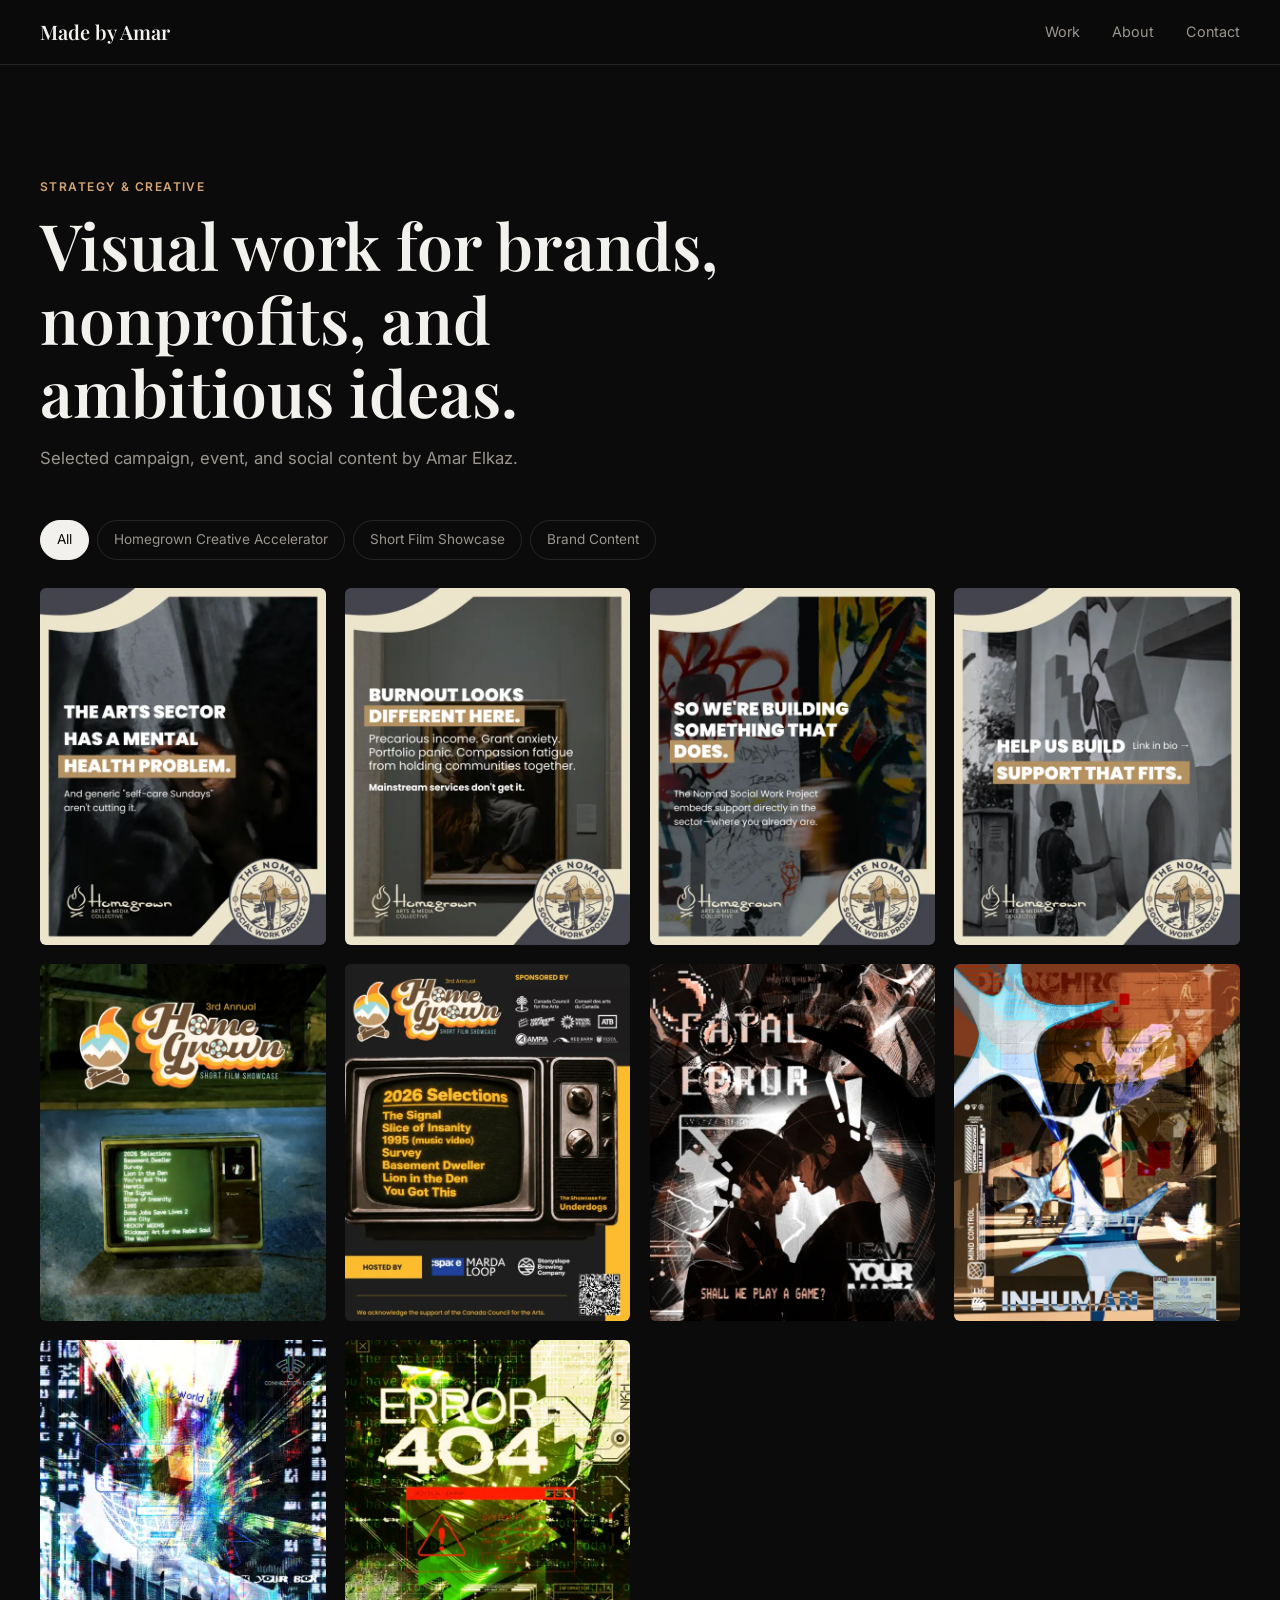
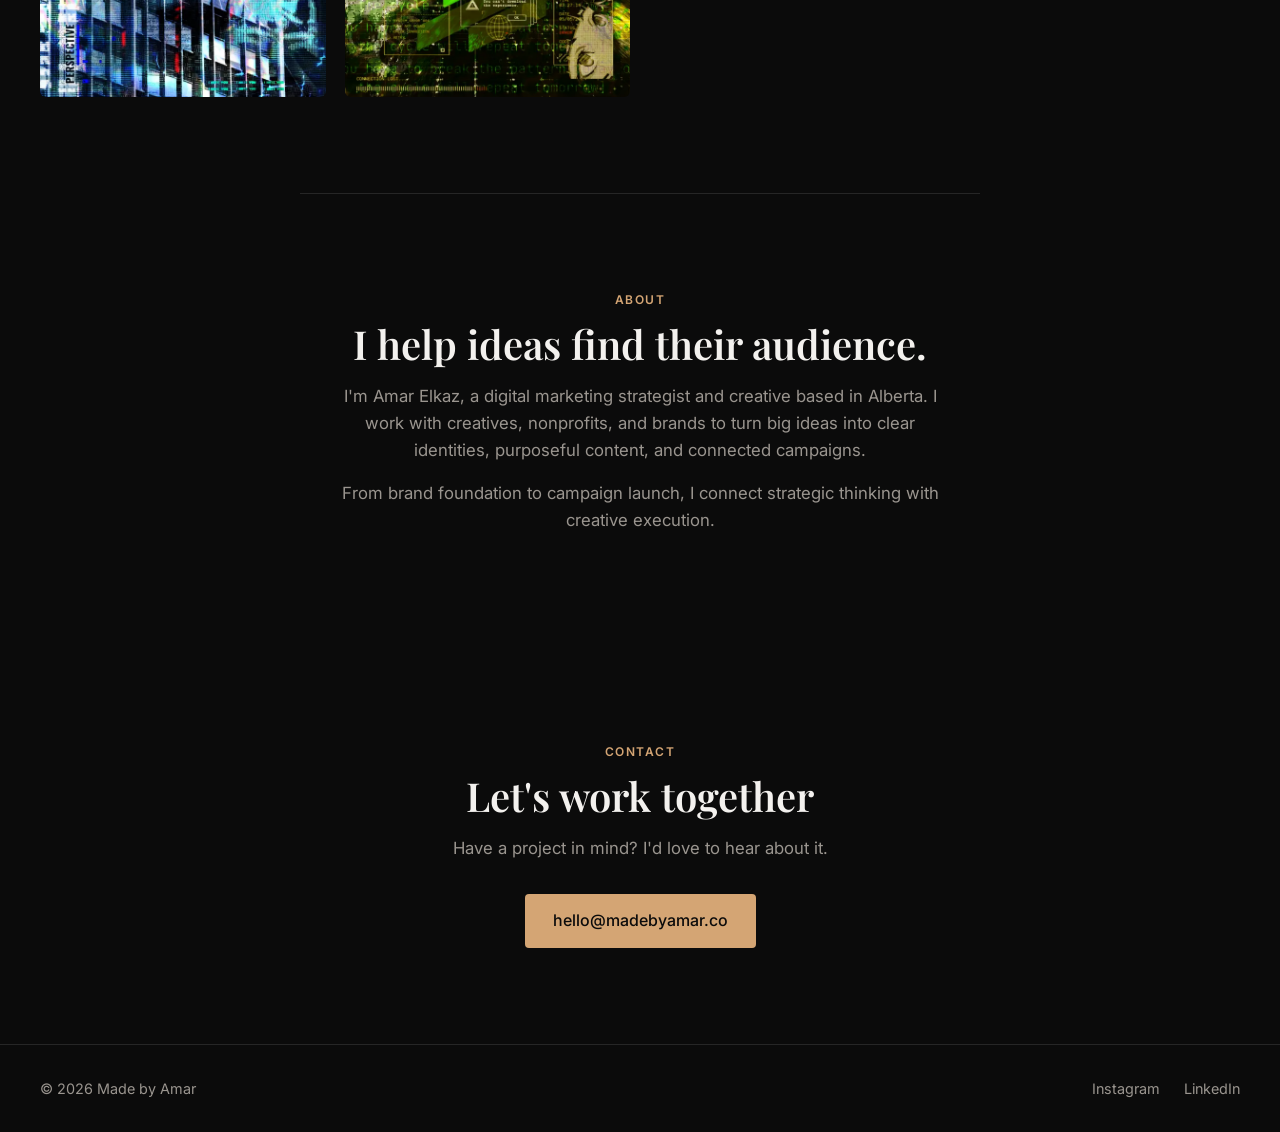
==== index.html @ 81c3a17a "Rebuild as a simple gallery portfolio - 4:5 image grid that shows full posts uncropped, with project" ====
<!DOCTYPE html>
<html lang="en">
<head>
  <!-- Google tag (gtag.js) -->
  <script async src="https://www.googletagmanager.com/gtag/js?id=G-0TSCBR8PMH"></script>
  <script>
    window.dataLayer = window.dataLayer || [];
    function gtag(){dataLayer.push(arguments);}
    gtag('js', new Date());
    gtag('config', 'G-0TSCBR8PMH');
  </script>
  <meta charset="UTF-8">
  <meta name="viewport" content="width=device-width, initial-scale=1.0">
  <title>Made by Amar — Creative Portfolio</title>
  <meta name="description" content="Portfolio of Amar Elkaz — digital marketing strategist and creative.">
  <meta property="og:title" content="Made by Amar — Creative Portfolio">
  <meta property="og:description" content="Digital marketing and creative work for brands, nonprofits, and ambitious ideas.">
  <meta property="og:image" content="https://madebyamar.co/images/showcase-01.webp">
  <link rel="preconnect" href="https://fonts.googleapis.com">
  <link rel="preconnect" href="https://fonts.gstatic.com" crossorigin>
  <link href="https://fonts.googleapis.com/css2?family=Inter:wght@400;500;600&family=Playfair+Display:wght@600;700&display=swap" rel="stylesheet">
  <link rel="stylesheet" href="styles.css">
</head>
<body>
  <header class="site-header">
    <nav class="nav">
      <a href="#top" class="logo">Made by Amar</a>
      <ul class="nav-links">
        <li><a href="#work">Work</a></li>
        <li><a href="#about">About</a></li>
        <li><a href="#contact">Contact</a></li>
      </ul>
    </nav>
  </header>

  <main id="top">
    <section class="intro">
      <span class="section-label">Strategy &amp; Creative</span>
      <h1>Visual work for brands, nonprofits, and ambitious ideas.</h1>
      <p>Selected campaign, event, and social content by Amar Elkaz.</p>
    </section>

    <section class="gallery" id="work" aria-label="Selected work">
      <div class="filters" role="group" aria-label="Filter projects">
        <button class="filter is-active" data-filter="all" aria-pressed="true">All</button>
        <button class="filter" data-filter="homegrown" aria-pressed="false">Homegrown Creative Accelerator</button>
        <button class="filter" data-filter="showcase" aria-pressed="false">Short Film Showcase</button>
        <button class="filter" data-filter="brand" aria-pressed="false">Brand Content</button>
      </div>

      <ul class="gallery-grid">
        <li class="tile" data-project="homegrown">
          <button class="tile-btn" data-full="images/homegrown-01.webp" data-caption="Homegrown Creative Accelerator — Social campaign visuals for emerging storytellers.">
            <img src="images/homegrown-01-thumb.webp" width="600" height="750" loading="lazy" alt="Homegrown campaign post: The arts sector has a mental health problem.">
            <span class="tile-meta"><span class="tile-tag">Campaign</span>Homegrown Creative Accelerator</span>
          </button>
        </li>
        <li class="tile" data-project="homegrown">
          <button class="tile-btn" data-full="images/homegrown-02.webp" data-caption="Homegrown Creative Accelerator — Social campaign visuals for emerging storytellers.">
            <img src="images/homegrown-02-thumb.webp" width="600" height="750" loading="lazy" alt="Homegrown campaign post: Burnout looks different here.">
            <span class="tile-meta"><span class="tile-tag">Campaign</span>Homegrown Creative Accelerator</span>
          </button>
        </li>
        <li class="tile" data-project="homegrown">
          <button class="tile-btn" data-full="images/homegrown-03.webp" data-caption="Homegrown Creative Accelerator — Social campaign visuals for emerging storytellers.">
            <img src="images/homegrown-03-thumb.webp" width="600" height="750" loading="lazy" alt="Homegrown campaign post: So we're building something that does.">
            <span class="tile-meta"><span class="tile-tag">Campaign</span>Homegrown Creative Accelerator</span>
          </button>
        </li>
        <li class="tile" data-project="homegrown">
          <button class="tile-btn" data-full="images/homegrown-04.webp" data-caption="Homegrown Creative Accelerator — Social campaign visuals for emerging storytellers.">
            <img src="images/homegrown-04-thumb.webp" width="600" height="750" loading="lazy" alt="Homegrown campaign post: Help us build support that fits.">
            <span class="tile-meta"><span class="tile-tag">Campaign</span>Homegrown Creative Accelerator</span>
          </button>
        </li>
        <li class="tile" data-project="showcase">
          <button class="tile-btn" data-full="images/showcase-01.webp" data-caption="Short Film Showcase 2026 — Promotional materials for the annual showcase.">
            <img src="images/showcase-01-thumb.webp" width="600" height="776" loading="lazy" alt="3rd Annual Homegrown Short Film Showcase poster with a vintage TV listing 2026 selections">
            <span class="tile-meta"><span class="tile-tag">Event</span>Short Film Showcase 2026</span>
          </button>
        </li>
        <li class="tile" data-project="showcase">
          <button class="tile-btn" data-full="images/showcase-02.webp" data-caption="Short Film Showcase 2026 — Promotional materials for the annual showcase.">
            <img src="images/showcase-02-thumb.webp" width="600" height="777" loading="lazy" alt="Short Film Showcase 2026 selections poster with sponsors and hosts">
            <span class="tile-meta"><span class="tile-tag">Event</span>Short Film Showcase 2026</span>
          </button>
        </li>
        <li class="tile" data-project="brand">
          <button class="tile-btn" data-full="images/brand-01.webp" data-caption="Brand Content — Carousel and feed content for brand storytelling.">
            <img src="images/brand-01-thumb.webp" width="600" height="750" loading="lazy" alt="Fatal Error poster: two figures in a glitched, monochrome sci-fi scene">
            <span class="tile-meta"><span class="tile-tag">Social</span>Brand Content</span>
          </button>
        </li>
        <li class="tile" data-project="brand">
          <button class="tile-btn" data-full="images/brand-02.webp" data-caption="Brand Content — Carousel and feed content for brand storytelling.">
            <img src="images/brand-02-thumb.webp" width="600" height="750" loading="lazy" alt="Inhuman poster: collage of glitch shapes and stars">
            <span class="tile-meta"><span class="tile-tag">Social</span>Brand Content</span>
          </button>
        </li>
        <li class="tile" data-project="brand">
          <button class="tile-btn" data-full="images/brand-03.webp" data-caption="Brand Content — Carousel and feed content for brand storytelling.">
            <img src="images/brand-03-thumb.webp" width="600" height="750" loading="lazy" alt="Perspective poster: glitch-art cityscape">
            <span class="tile-meta"><span class="tile-tag">Social</span>Brand Content</span>
          </button>
        </li>
        <li class="tile" data-project="brand">
          <button class="tile-btn" data-full="images/brand-04.webp" data-caption="Brand Content — Carousel and feed content for brand storytelling.">
            <img src="images/brand-04-thumb.webp" width="600" height="750" loading="lazy" alt="Error 404 poster: green glitch-art collage">
            <span class="tile-meta"><span class="tile-tag">Social</span>Brand Content</span>
          </button>
        </li>
      </ul>
    </section>

    <section class="about" id="about">
      <span class="section-label">About</span>
      <h2>I help ideas find their audience.</h2>
      <p>I'm Amar Elkaz, a digital marketing strategist and creative based in Alberta. I work with creatives, nonprofits, and brands to turn big ideas into clear identities, purposeful content, and connected campaigns.</p>
      <p>From brand foundation to campaign launch, I connect strategic thinking with creative execution.</p>
    </section>

    <section class="contact" id="contact">
      <span class="section-label">Contact</span>
      <h2>Let's work together</h2>
      <p>Have a project in mind? I'd love to hear about it.</p>
      <a href="mailto:hello@madebyamar.co" class="btn">hello@madebyamar.co</a>
    </section>
  </main>

  <footer class="site-footer">
    <p>© 2026 Made by Amar</p>
    <div class="footer-links">
      <a href="https://www.instagram.com/madebyamar.co/" target="_blank" rel="noopener">Instagram</a>
      <a href="https://www.linkedin.com/in/amar-elkaz" target="_blank" rel="noopener">LinkedIn</a>
    </div>
  </footer>

  <dialog class="lightbox" aria-label="Image viewer">
    <button class="lb-close" aria-label="Close">×</button>
    <button class="lb-nav lb-prev" aria-label="Previous image">‹</button>
    <figure>
      <img alt="">
      <figcaption></figcaption>
    </figure>
    <button class="lb-nav lb-next" aria-label="Next image">›</button>
  </dialog>

  <script src="script.js"></script>
</body>
</html>
---- styles.css ----
*, *::before, *::after { box-sizing: border-box; margin: 0; padding: 0; }

:root {
  --bg: #0b0b0b;
  --surface: #141414;
  --text: #f3f1ee;
  --muted: #9a958f;
  --accent: #d4a574;
  --border: #262626;
  --serif: 'Playfair Display', Georgia, serif;
  --sans: 'Inter', -apple-system, BlinkMacSystemFont, sans-serif;
  --max: 1320px;
  --gutter: clamp(1rem, 4vw, 2.5rem);
}

html { scroll-behavior: smooth; scroll-padding-top: 4.5rem; }
body {
  font-family: var(--sans);
  background: var(--bg);
  color: var(--text);
  line-height: 1.6;
  -webkit-font-smoothing: antialiased;
}
img { display: block; max-width: 100%; height: auto; }
a { color: inherit; text-decoration: none; }
button { font: inherit; color: inherit; background: none; border: 0; cursor: pointer; }
:focus-visible { outline: 2px solid var(--accent); outline-offset: 3px; }

/* Header */
.site-header {
  position: sticky; top: 0; z-index: 10;
  background: rgba(11, 11, 11, 0.85);
  backdrop-filter: blur(10px);
  border-bottom: 1px solid var(--border);
}
.nav {
  max-width: var(--max); margin: 0 auto;
  padding: 1rem var(--gutter);
  display: flex; justify-content: space-between; align-items: center;
}
.logo { font-family: var(--serif); font-size: 1.25rem; font-weight: 600; }
.nav-links { display: flex; gap: clamp(1rem, 3vw, 2rem); list-style: none; }
.nav-links a { font-size: 0.9rem; color: var(--muted); transition: color .2s; }
.nav-links a:hover { color: var(--text); }

/* Shared */
.section-label {
  display: block; margin-bottom: .75rem;
  font-size: .75rem; font-weight: 600; letter-spacing: .12em;
  text-transform: uppercase; color: var(--accent);
}
h1, h2 { font-family: var(--serif); font-weight: 600; line-height: 1.15; }
h2 { font-size: clamp(1.75rem, 4vw, 2.5rem); margin-bottom: 1rem; }

/* Intro */
.intro {
  max-width: var(--max); margin: 0 auto;
  padding: clamp(3.5rem, 9vw, 7rem) var(--gutter) clamp(2rem, 5vw, 3rem);
}
.intro h1 { font-size: clamp(2.1rem, 5.5vw, 4rem); max-width: 18ch; margin-bottom: 1rem; }
.intro p { color: var(--muted); font-size: 1.05rem; }

/* Filters */
.gallery { max-width: var(--max); margin: 0 auto; padding: 0 var(--gutter) clamp(4rem, 8vw, 6rem); }
.filters { display: flex; flex-wrap: wrap; gap: .5rem; margin-bottom: 1.75rem; }
.filter {
  padding: .5rem 1rem; border: 1px solid var(--border); border-radius: 999px;
  font-size: .85rem; color: var(--muted); transition: all .2s;
}
.filter:hover { color: var(--text); border-color: var(--muted); }
.filter.is-active { background: var(--text); color: var(--bg); border-color: var(--text); }

/* Grid */
.gallery-grid {
  list-style: none;
  display: grid;
  grid-template-columns: repeat(auto-fill, minmax(min(100%, 260px), 1fr));
  gap: clamp(.75rem, 1.5vw, 1.25rem);
}
.tile[hidden] { display: none; }
.tile-btn {
  position: relative; display: block; width: 100%;
  aspect-ratio: 4 / 5; overflow: hidden;
  background: var(--surface); border-radius: 6px;
}
.tile-btn img {
  width: 100%; height: 100%; object-fit: cover;
  transition: transform .5s ease, filter .3s;
}
.tile-meta {
  position: absolute; inset: auto 0 0 0;
  padding: 2.5rem 1rem 1rem;
  display: flex; flex-direction: column; align-items: flex-start; gap: .15rem;
  text-align: left; font-size: .95rem; font-weight: 500;
  background: linear-gradient(transparent, rgba(0,0,0,.85));
  opacity: 0; transform: translateY(6px);
  transition: opacity .3s, transform .3s;
}
.tile-tag { font-size: .7rem; font-weight: 600; letter-spacing: .1em; text-transform: uppercase; color: var(--accent); }
.tile-btn:hover img, .tile-btn:focus-visible img { transform: scale(1.04); }
.tile-btn:hover .tile-meta, .tile-btn:focus-visible .tile-meta { opacity: 1; transform: none; }
@media (hover: none) { .tile-meta { opacity: 1; transform: none; } }

/* About / Contact */
.about, .contact {
  max-width: 680px; margin: 0 auto; text-align: center;
  padding: clamp(4rem, 8vw, 6rem) var(--gutter);
}
.about { border-top: 1px solid var(--border); }
.about p, .contact p { color: var(--muted); margin-bottom: 1rem; font-size: 1.05rem; }
.btn {
  display: inline-block; margin-top: 1rem; padding: .9rem 1.75rem;
  background: var(--accent); color: var(--bg); border-radius: 4px; font-weight: 500;
  transition: background .2s;
}
.btn:hover { background: #c49360; }

/* Footer */
.site-footer {
  max-width: var(--max); margin: 0 auto;
  padding: 2rem var(--gutter);
  border-top: 1px solid var(--border);
  display: flex; justify-content: space-between; flex-wrap: wrap; gap: 1rem;
  font-size: .9rem; color: var(--muted);
}
.footer-links { display: flex; gap: 1.5rem; }
.footer-links a:hover { color: var(--text); }

/* Lightbox */
.lightbox {
  width: 100vw; height: 100vh; max-width: none; max-height: none;
  border: 0; background: rgba(5,5,5,.95); color: var(--text);
  display: none; align-items: center; justify-content: center;
}
.lightbox[open] { display: flex; }
.lightbox::backdrop { background: transparent; }
.lightbox figure { display: flex; flex-direction: column; align-items: center; gap: .75rem; padding: 3.5rem 1rem 1.5rem; }
.lightbox img { max-height: calc(100vh - 8rem); max-width: min(90vw, 1080px); width: auto; object-fit: contain; border-radius: 4px; }
.lightbox figcaption { color: var(--muted); font-size: .9rem; text-align: center; }
.lb-close { position: absolute; top: .75rem; right: 1rem; font-size: 2rem; line-height: 1; padding: .25rem .5rem; }
.lb-nav {
  position: absolute; top: 50%; transform: translateY(-50%);
  font-size: 2.5rem; padding: 1rem; color: var(--muted); transition: color .2s;
}
.lb-nav:hover, .lb-close:hover { color: var(--text); }
.lb-prev { left: .25rem; }
.lb-next { right: .25rem; }

@media (prefers-reduced-motion: reduce) {
  *, *::before, *::after { transition-duration: .01ms !important; }
  html { scroll-behavior: auto; }
}

@media (max-width: 600px) {
  .gallery-grid { grid-template-columns: repeat(2, 1fr); }
  .tile-meta { display: none; }
}
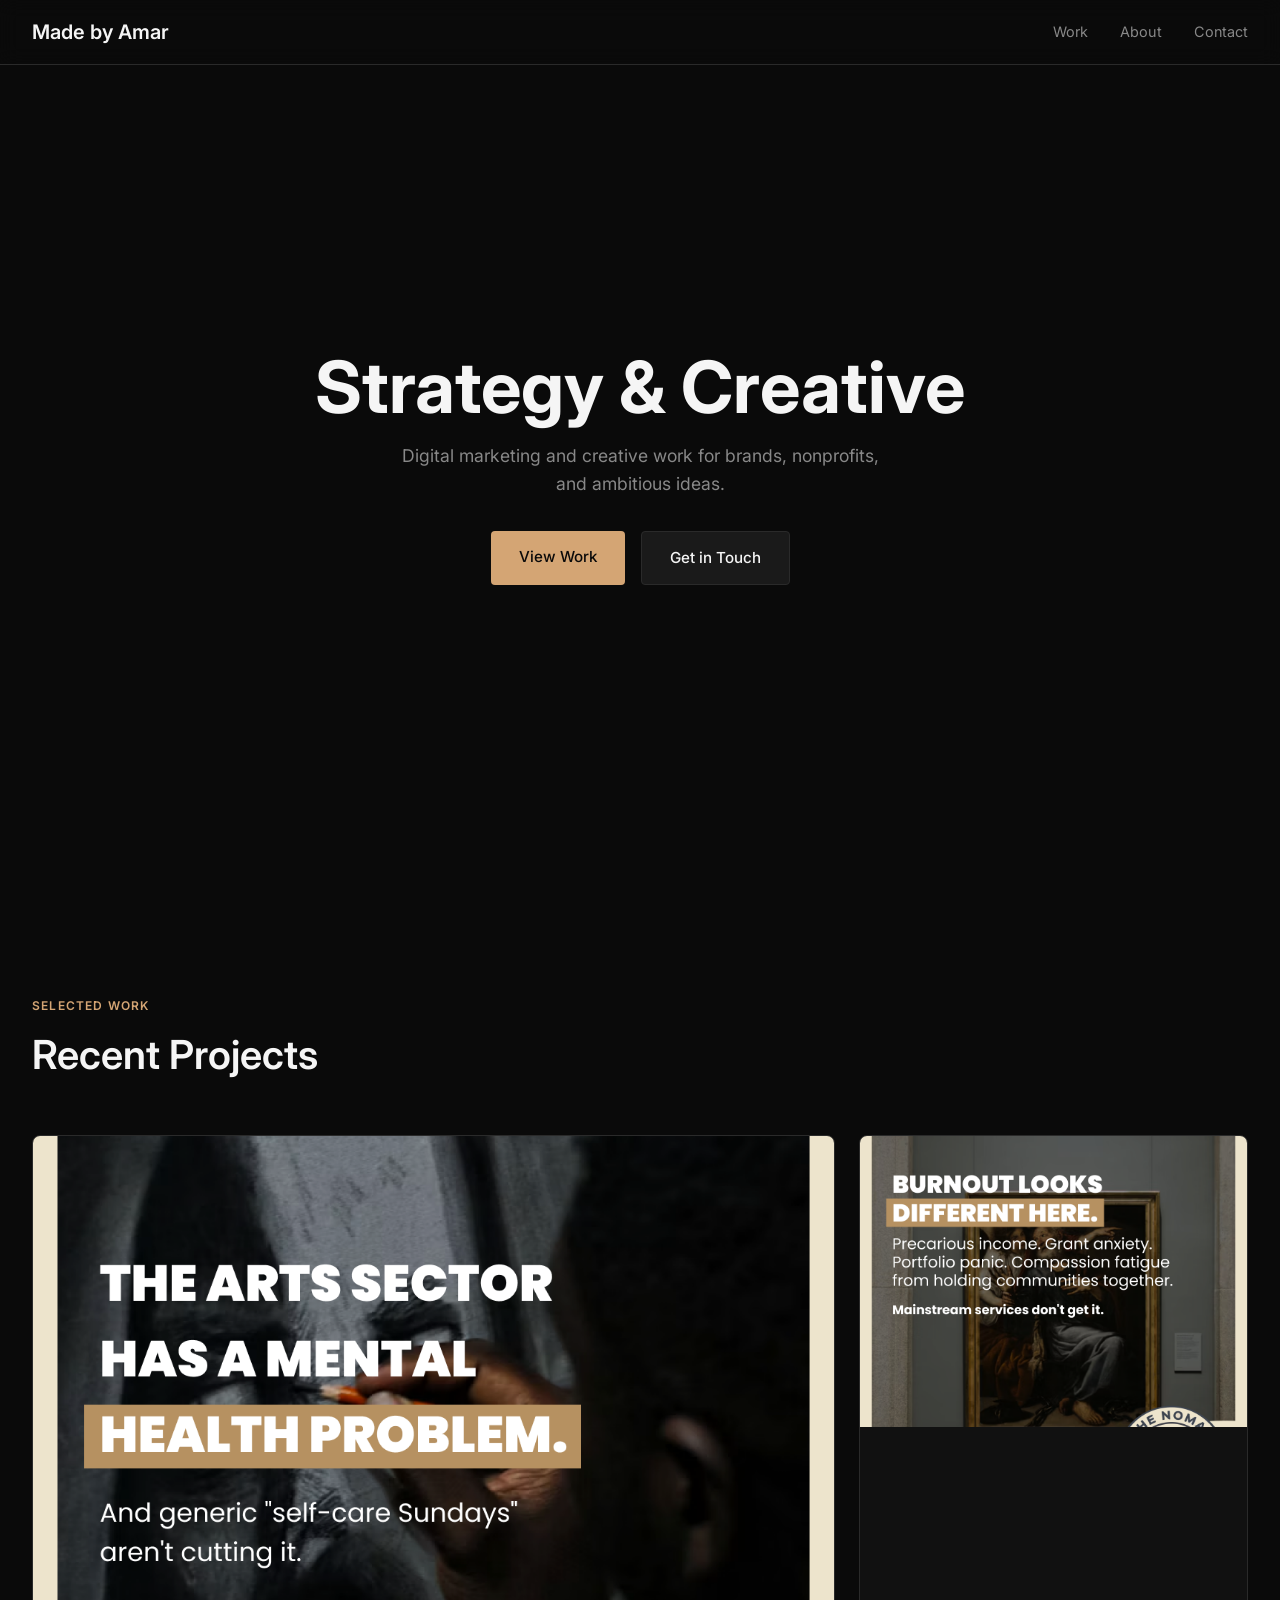
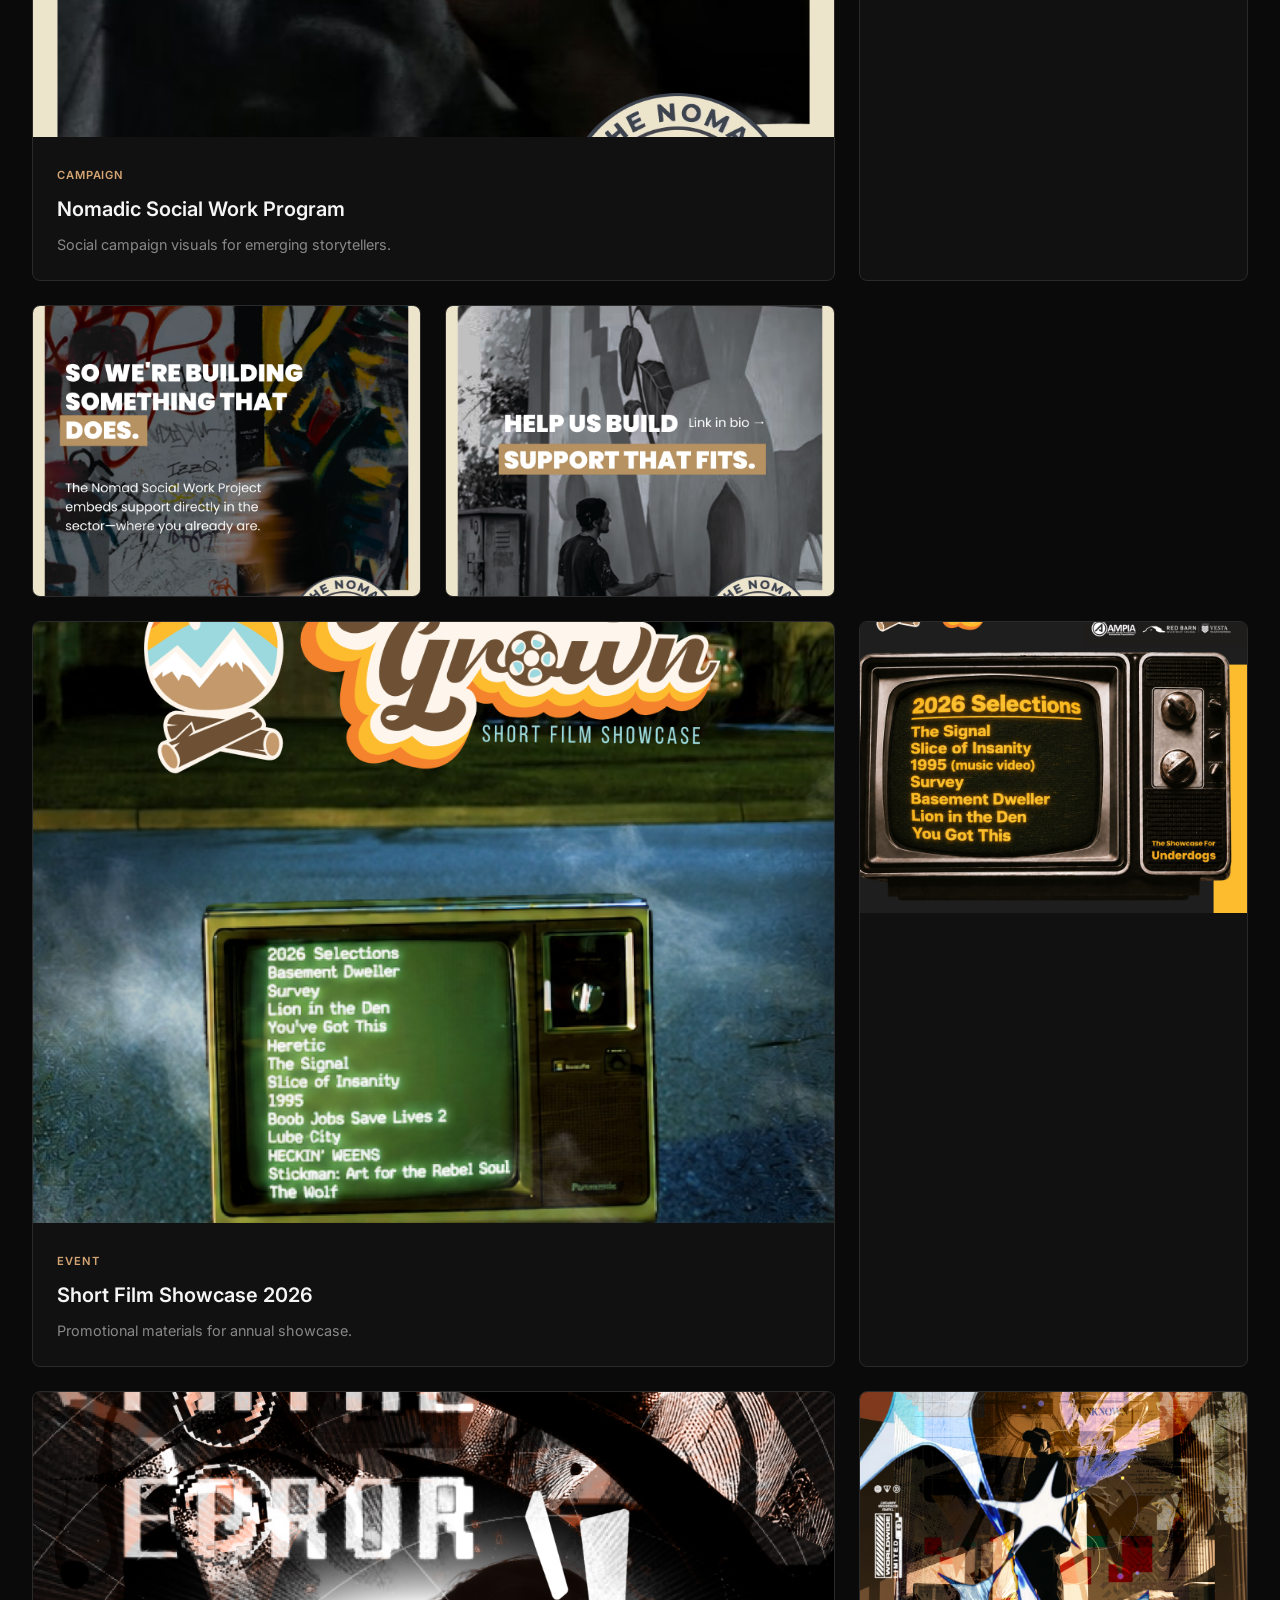
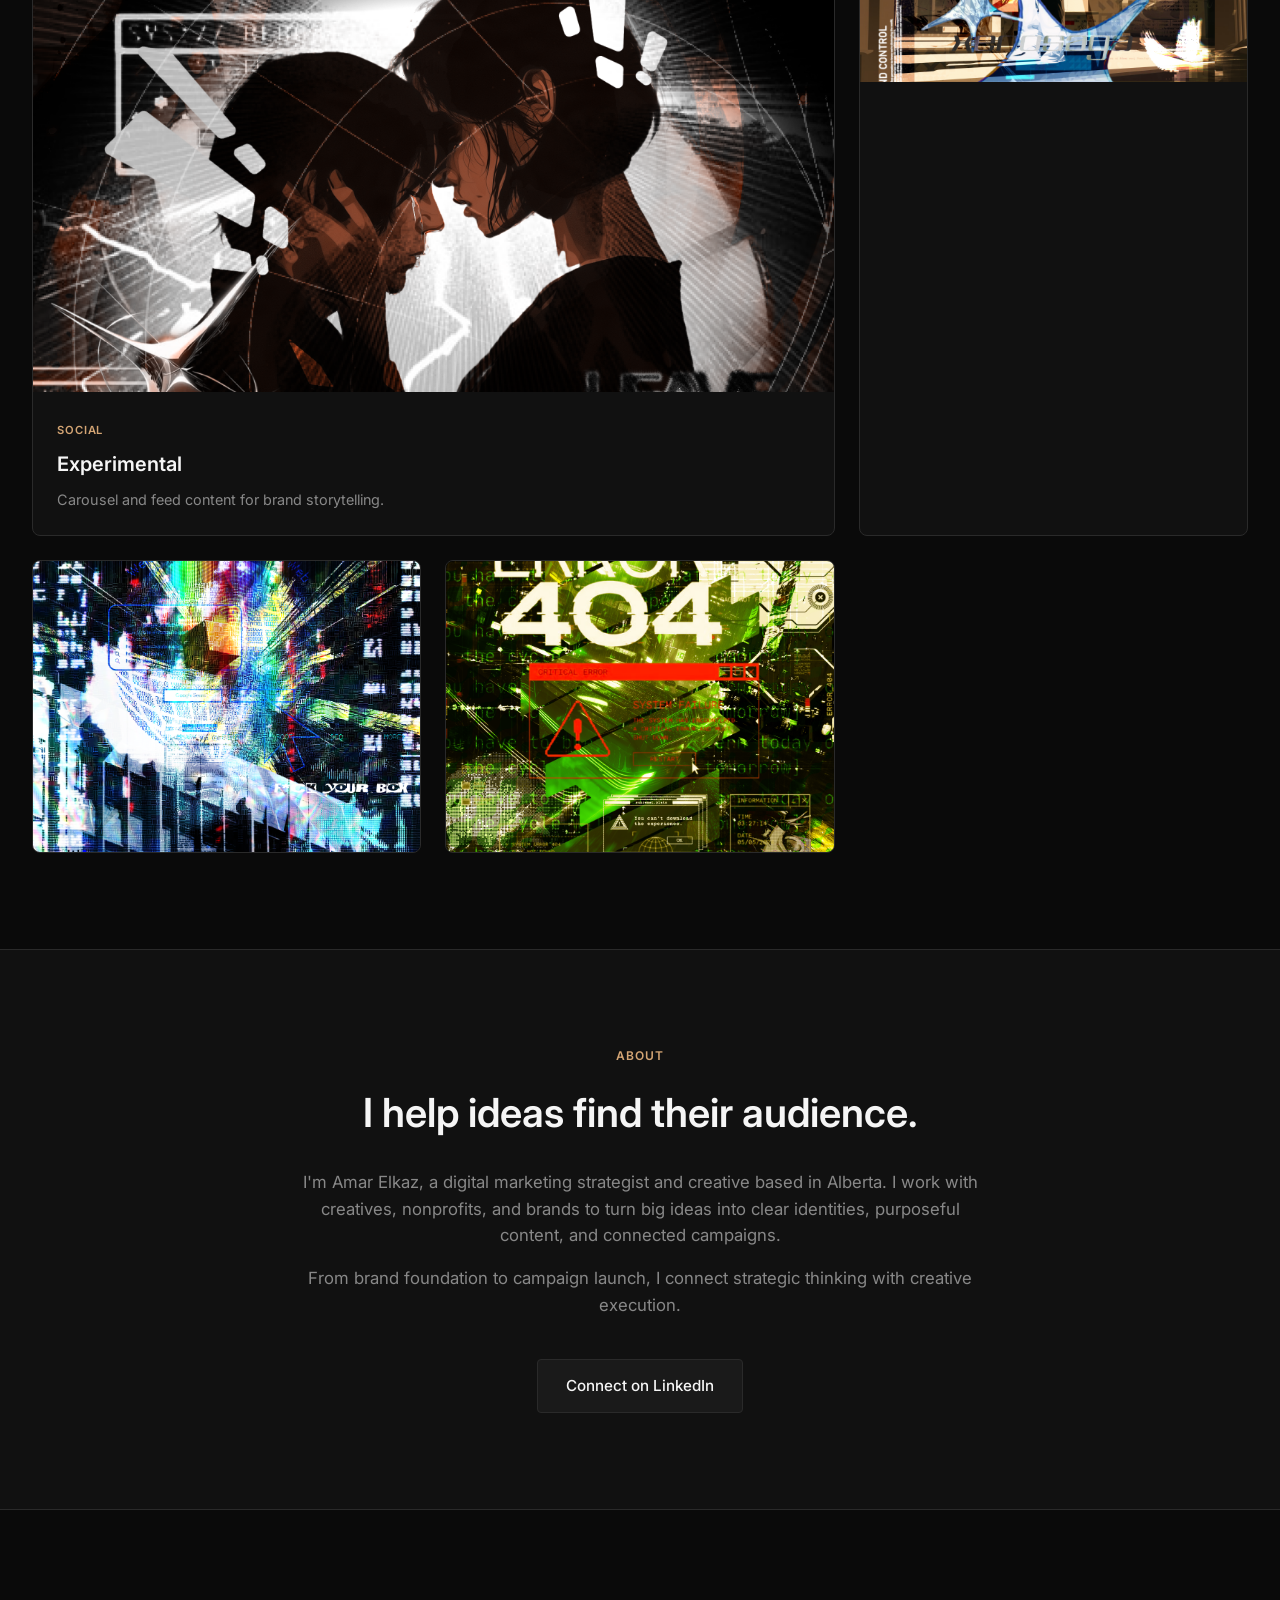
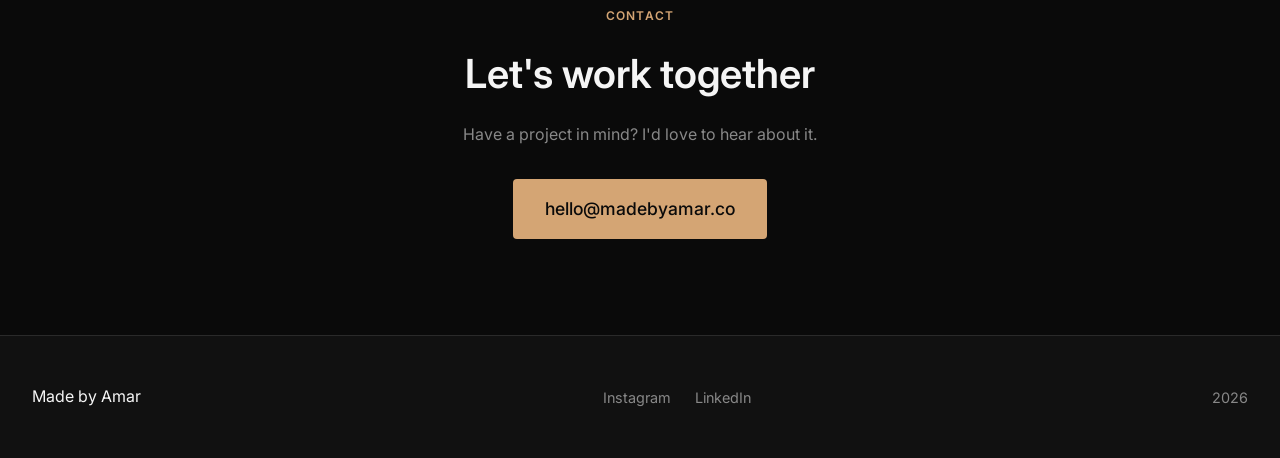
==== commit 5d699512: "Rename projects, switch headings to Inter Co-Authored-By: Claude Sonnet 5.5 <noreply@anthropic.com> " ====
--- a/index.html
+++ b/index.html
@@ -1,30 +1,19 @@
 <!DOCTYPE html>
 <html lang="en">
 <head>
-  <!-- Google tag (gtag.js) -->
-  <script async src="https://www.googletagmanager.com/gtag/js?id=G-0TSCBR8PMH"></script>
-  <script>
-    window.dataLayer = window.dataLayer || [];
-    function gtag(){dataLayer.push(arguments);}
-    gtag('js', new Date());
-    gtag('config', 'G-0TSCBR8PMH');
-  </script>
   <meta charset="UTF-8">
   <meta name="viewport" content="width=device-width, initial-scale=1.0">
   <title>Made by Amar — Creative Portfolio</title>
   <meta name="description" content="Portfolio of Amar Elkaz — digital marketing strategist and creative.">
-  <meta property="og:title" content="Made by Amar — Creative Portfolio">
-  <meta property="og:description" content="Digital marketing and creative work for brands, nonprofits, and ambitious ideas.">
-  <meta property="og:image" content="https://madebyamar.co/images/showcase-01.webp">
   <link rel="preconnect" href="https://fonts.googleapis.com">
   <link rel="preconnect" href="https://fonts.gstatic.com" crossorigin>
-  <link href="https://fonts.googleapis.com/css2?family=Inter:wght@400;500;600&family=Playfair+Display:wght@600;700&display=swap" rel="stylesheet">
+  <link href="https://fonts.googleapis.com/css2?family=Inter:wght@400;500;600;700&display=swap" rel="stylesheet">
   <link rel="stylesheet" href="styles.css">
 </head>
 <body>
   <header class="site-header">
     <nav class="nav">
-      <a href="#top" class="logo">Made by Amar</a>
+      <a href="#" class="logo">Made by Amar</a>
       <ul class="nav-links">
         <li><a href="#work">Work</a></li>
         <li><a href="#about">About</a></li>
@@ -33,118 +22,136 @@
     </nav>
   </header>
 
-  <main id="top">
-    <section class="intro">
-      <span class="section-label">Strategy &amp; Creative</span>
-      <h1>Visual work for brands, nonprofits, and ambitious ideas.</h1>
-      <p>Selected campaign, event, and social content by Amar Elkaz.</p>
+  <main>
+    <section class="hero">
+      <div class="hero-content">
+        <h1>Strategy & Creative</h1>
+        <p class="hero-subtitle">Digital marketing and creative work for brands, nonprofits, and ambitious ideas.</p>
+        <div class="hero-cta">
+          <a href="#work" class="btn btn-primary">View Work</a>
+          <a href="#contact" class="btn btn-secondary">Get in Touch</a>
+        </div>
+      </div>
     </section>
 
-    <section class="gallery" id="work" aria-label="Selected work">
-      <div class="filters" role="group" aria-label="Filter projects">
-        <button class="filter is-active" data-filter="all" aria-pressed="true">All</button>
-        <button class="filter" data-filter="homegrown" aria-pressed="false">Homegrown Creative Accelerator</button>
-        <button class="filter" data-filter="showcase" aria-pressed="false">Short Film Showcase</button>
-        <button class="filter" data-filter="brand" aria-pressed="false">Brand Content</button>
+    <section class="gallery" id="work">
+      <div class="section-header">
+        <span class="section-label">Selected Work</span>
+        <h2>Recent Projects</h2>
       </div>
 
-      <ul class="gallery-grid">
-        <li class="tile" data-project="homegrown">
-          <button class="tile-btn" data-full="images/homegrown-01.webp" data-caption="Homegrown Creative Accelerator — Social campaign visuals for emerging storytellers.">
-            <img src="images/homegrown-01-thumb.webp" width="600" height="750" loading="lazy" alt="Homegrown campaign post: The arts sector has a mental health problem.">
-            <span class="tile-meta"><span class="tile-tag">Campaign</span>Homegrown Creative Accelerator</span>
-          </button>
-        </li>
-        <li class="tile" data-project="homegrown">
-          <button class="tile-btn" data-full="images/homegrown-02.webp" data-caption="Homegrown Creative Accelerator — Social campaign visuals for emerging storytellers.">
-            <img src="images/homegrown-02-thumb.webp" width="600" height="750" loading="lazy" alt="Homegrown campaign post: Burnout looks different here.">
-            <span class="tile-meta"><span class="tile-tag">Campaign</span>Homegrown Creative Accelerator</span>
-          </button>
-        </li>
-        <li class="tile" data-project="homegrown">
-          <button class="tile-btn" data-full="images/homegrown-03.webp" data-caption="Homegrown Creative Accelerator — Social campaign visuals for emerging storytellers.">
-            <img src="images/homegrown-03-thumb.webp" width="600" height="750" loading="lazy" alt="Homegrown campaign post: So we're building something that does.">
-            <span class="tile-meta"><span class="tile-tag">Campaign</span>Homegrown Creative Accelerator</span>
-          </button>
-        </li>
-        <li class="tile" data-project="homegrown">
-          <button class="tile-btn" data-full="images/homegrown-04.webp" data-caption="Homegrown Creative Accelerator — Social campaign visuals for emerging storytellers.">
-            <img src="images/homegrown-04-thumb.webp" width="600" height="750" loading="lazy" alt="Homegrown campaign post: Help us build support that fits.">
-            <span class="tile-meta"><span class="tile-tag">Campaign</span>Homegrown Creative Accelerator</span>
-          </button>
-        </li>
-        <li class="tile" data-project="showcase">
-          <button class="tile-btn" data-full="images/showcase-01.webp" data-caption="Short Film Showcase 2026 — Promotional materials for the annual showcase.">
-            <img src="images/showcase-01-thumb.webp" width="600" height="776" loading="lazy" alt="3rd Annual Homegrown Short Film Showcase poster with a vintage TV listing 2026 selections">
-            <span class="tile-meta"><span class="tile-tag">Event</span>Short Film Showcase 2026</span>
-          </button>
-        </li>
-        <li class="tile" data-project="showcase">
-          <button class="tile-btn" data-full="images/showcase-02.webp" data-caption="Short Film Showcase 2026 — Promotional materials for the annual showcase.">
-            <img src="images/showcase-02-thumb.webp" width="600" height="777" loading="lazy" alt="Short Film Showcase 2026 selections poster with sponsors and hosts">
-            <span class="tile-meta"><span class="tile-tag">Event</span>Short Film Showcase 2026</span>
-          </button>
-        </li>
-        <li class="tile" data-project="brand">
-          <button class="tile-btn" data-full="images/brand-01.webp" data-caption="Brand Content — Carousel and feed content for brand storytelling.">
-            <img src="images/brand-01-thumb.webp" width="600" height="750" loading="lazy" alt="Fatal Error poster: two figures in a glitched, monochrome sci-fi scene">
-            <span class="tile-meta"><span class="tile-tag">Social</span>Brand Content</span>
-          </button>
-        </li>
-        <li class="tile" data-project="brand">
-          <button class="tile-btn" data-full="images/brand-02.webp" data-caption="Brand Content — Carousel and feed content for brand storytelling.">
-            <img src="images/brand-02-thumb.webp" width="600" height="750" loading="lazy" alt="Inhuman poster: collage of glitch shapes and stars">
-            <span class="tile-meta"><span class="tile-tag">Social</span>Brand Content</span>
-          </button>
-        </li>
-        <li class="tile" data-project="brand">
-          <button class="tile-btn" data-full="images/brand-03.webp" data-caption="Brand Content — Carousel and feed content for brand storytelling.">
-            <img src="images/brand-03-thumb.webp" width="600" height="750" loading="lazy" alt="Perspective poster: glitch-art cityscape">
-            <span class="tile-meta"><span class="tile-tag">Social</span>Brand Content</span>
-          </button>
-        </li>
-        <li class="tile" data-project="brand">
-          <button class="tile-btn" data-full="images/brand-04.webp" data-caption="Brand Content — Carousel and feed content for brand storytelling.">
-            <img src="images/brand-04-thumb.webp" width="600" height="750" loading="lazy" alt="Error 404 poster: green glitch-art collage">
-            <span class="tile-meta"><span class="tile-tag">Social</span>Brand Content</span>
-          </button>
-        </li>
-      </ul>
+      <div class="gallery-grid">
+        <!-- Nomadic Social Work Program -->
+        <div class="gallery-item wide">
+          <div class="gallery-image">
+            <img src="HG-CA-Feed-01.png" alt="Nomadic Social Work Program - Feed 01">
+          </div>
+          <div class="gallery-info">
+            <span class="gallery-tag">Campaign</span>
+            <h3>Nomadic Social Work Program</h3>
+            <p>Social campaign visuals for emerging storytellers.</p>
+          </div>
+        </div>
+
+        <div class="gallery-item">
+          <div class="gallery-image">
+            <img src="HG-CA-Feed-02.png" alt="Nomadic Social Work Program - Feed 02">
+          </div>
+        </div>
+
+        <div class="gallery-item">
+          <div class="gallery-image">
+            <img src="HG-CA-Feed-03.png" alt="Nomadic Social Work Program - Feed 03">
+          </div>
+        </div>
+
+        <div class="gallery-item">
+          <div class="gallery-image">
+            <img src="HG-CA-Feed-04.png" alt="Nomadic Social Work Program - Feed 04">
+          </div>
+        </div>
+
+        <!-- Short Film Showcase -->
+        <div class="gallery-item wide">
+          <div class="gallery-image">
+            <img src="SSF2026-Feed-Selections.png" alt="Short Film Showcase 2026">
+          </div>
+          <div class="gallery-info">
+            <span class="gallery-tag">Event</span>
+            <h3>Short Film Showcase 2026</h3>
+            <p>Promotional materials for annual showcase.</p>
+          </div>
+        </div>
+
+        <div class="gallery-item">
+          <div class="gallery-image">
+            <img src="SSF2026-Feed-Selections-2.png" alt="Short Film Showcase 2026 - Selections">
+          </div>
+        </div>
+
+        <!-- Instagram Posts -->
+        <div class="gallery-item wide">
+          <div class="gallery-image">
+            <img src="Instagram post - 1.png" alt="Instagram Post 1">
+          </div>
+          <div class="gallery-info">
+            <span class="gallery-tag">Social</span>
+            <h3>Experimental</h3>
+            <p>Carousel and feed content for brand storytelling.</p>
+          </div>
+        </div>
+
+        <div class="gallery-item">
+          <div class="gallery-image">
+            <img src="Instagram post - 2.png" alt="Instagram Post 2">
+          </div>
+        </div>
+
+        <div class="gallery-item">
+          <div class="gallery-image">
+            <img src="Instagram post - 3.png" alt="Instagram Post 3">
+          </div>
+        </div>
+
+        <div class="gallery-item">
+          <div class="gallery-image">
+            <img src="Instagram post - 4.png" alt="Instagram Post 4">
+          </div>
+        </div>
+      </div>
     </section>
 
     <section class="about" id="about">
-      <span class="section-label">About</span>
-      <h2>I help ideas find their audience.</h2>
-      <p>I'm Amar Elkaz, a digital marketing strategist and creative based in Alberta. I work with creatives, nonprofits, and brands to turn big ideas into clear identities, purposeful content, and connected campaigns.</p>
-      <p>From brand foundation to campaign launch, I connect strategic thinking with creative execution.</p>
+      <div class="about-content">
+        <div class="about-text">
+          <span class="section-label">About</span>
+          <h2>I help ideas find their audience.</h2>
+          <p>I'm Amar Elkaz, a digital marketing strategist and creative based in Alberta. I work with creatives, nonprofits, and brands to turn big ideas into clear identities, purposeful content, and connected campaigns.</p>
+          <p>From brand foundation to campaign launch, I connect strategic thinking with creative execution.</p>
+          <a href="https://www.linkedin.com/in/amar-elkaz" target="_blank" rel="noopener" class="btn btn-secondary">Connect on LinkedIn</a>
+        </div>
+      </div>
     </section>
 
     <section class="contact" id="contact">
-      <span class="section-label">Contact</span>
-      <h2>Let's work together</h2>
-      <p>Have a project in mind? I'd love to hear about it.</p>
-      <a href="mailto:hello@madebyamar.co" class="btn">hello@madebyamar.co</a>
+      <div class="contact-content">
+        <span class="section-label">Contact</span>
+        <h2>Let's work together</h2>
+        <p>Have a project in mind? I'd love to hear about it.</p>
+        <a href="mailto:hello@madebyamar.co" class="btn btn-primary">hello@madebyamar.co</a>
+      </div>
     </section>
   </main>
 
   <footer class="site-footer">
-    <p>© 2026 Made by Amar</p>
-    <div class="footer-links">
-      <a href="https://www.instagram.com/madebyamar.co/" target="_blank" rel="noopener">Instagram</a>
-      <a href="https://www.linkedin.com/in/amar-elkaz" target="_blank" rel="noopener">LinkedIn</a>
+    <div class="footer-content">
+      <p>Made by Amar</p>
+      <div class="footer-links">
+        <a href="https://www.instagram.com/madebyamar.co/" target="_blank" rel="noopener">Instagram</a>
+        <a href="https://www.linkedin.com/in/amar-elkaz" target="_blank" rel="noopener">LinkedIn</a>
+      </div>
+      <p class="copyright">2026</p>
     </div>
   </footer>
-
-  <dialog class="lightbox" aria-label="Image viewer">
-    <button class="lb-close" aria-label="Close">×</button>
-    <button class="lb-nav lb-prev" aria-label="Previous image">‹</button>
-    <figure>
-      <img alt="">
-      <figcaption></figcaption>
-    </figure>
-    <button class="lb-nav lb-next" aria-label="Next image">›</button>
-  </dialog>
-
-  <script src="script.js"></script>
 </body>
 </html>
--- a/styles.css
+++ b/styles.css
@@ -1,157 +1,412 @@
-*, *::before, *::after { box-sizing: border-box; margin: 0; padding: 0; }
+/* Reset & Base */
+*, *::before, *::after {
+  box-sizing: border-box;
+  margin: 0;
+  padding: 0;
+}
 
 :root {
-  --bg: #0b0b0b;
-  --surface: #141414;
-  --text: #f3f1ee;
-  --muted: #9a958f;
+  --bg: #0a0a0a;
+  --surface: #111111;
+  --surface-light: #1a1a1a;
+  --text: #f5f5f5;
+  --text-muted: #888888;
   --accent: #d4a574;
-  --border: #262626;
-  --serif: 'Playfair Display', Georgia, serif;
-  --sans: 'Inter', -apple-system, BlinkMacSystemFont, sans-serif;
-  --max: 1320px;
-  --gutter: clamp(1rem, 4vw, 2.5rem);
-}
-
-html { scroll-behavior: smooth; scroll-padding-top: 4.5rem; }
+  --accent-hover: #c49360;
+  --border: #2a2a2a;
+}
+
+html {
+  scroll-behavior: smooth;
+}
+
 body {
-  font-family: var(--sans);
+  font-family: 'Inter', -apple-system, BlinkMacSystemFont, sans-serif;
   background: var(--bg);
   color: var(--text);
   line-height: 1.6;
   -webkit-font-smoothing: antialiased;
 }
-img { display: block; max-width: 100%; height: auto; }
-a { color: inherit; text-decoration: none; }
-button { font: inherit; color: inherit; background: none; border: 0; cursor: pointer; }
-:focus-visible { outline: 2px solid var(--accent); outline-offset: 3px; }
+
+img {
+  max-width: 100%;
+  height: auto;
+  display: block;
+}
+
+a {
+  color: inherit;
+  text-decoration: none;
+}
 
 /* Header */
 .site-header {
-  position: sticky; top: 0; z-index: 10;
-  background: rgba(11, 11, 11, 0.85);
+  position: fixed;
+  top: 0;
+  left: 0;
+  right: 0;
+  z-index: 100;
+  background: rgba(10, 10, 10, 0.9);
   backdrop-filter: blur(10px);
   border-bottom: 1px solid var(--border);
 }
+
 .nav {
-  max-width: var(--max); margin: 0 auto;
-  padding: 1rem var(--gutter);
-  display: flex; justify-content: space-between; align-items: center;
-}
-.logo { font-family: var(--serif); font-size: 1.25rem; font-weight: 600; }
-.nav-links { display: flex; gap: clamp(1rem, 3vw, 2rem); list-style: none; }
-.nav-links a { font-size: 0.9rem; color: var(--muted); transition: color .2s; }
-.nav-links a:hover { color: var(--text); }
-
-/* Shared */
+  max-width: 1400px;
+  margin: 0 auto;
+  padding: 1rem 2rem;
+  display: flex;
+  justify-content: space-between;
+  align-items: center;
+}
+
+.logo {
+  font-family: 'Inter', -apple-system, BlinkMacSystemFont, sans-serif;
+  font-size: 1.25rem;
+  font-weight: 600;
+  color: var(--text);
+}
+
+.nav-links {
+  display: flex;
+  list-style: none;
+  gap: 2rem;
+}
+
+.nav-links a {
+  font-size: 0.9rem;
+  color: var(--text-muted);
+  transition: color 0.2s;
+}
+
+.nav-links a:hover {
+  color: var(--text);
+}
+
+/* Hero */
+.hero {
+  min-height: 100vh;
+  display: flex;
+  align-items: center;
+  justify-content: center;
+  text-align: center;
+  padding: 6rem 2rem 4rem;
+}
+
+.hero-content {
+  max-width: 700px;
+}
+
+.hero h1 {
+  font-family: 'Inter', -apple-system, BlinkMacSystemFont, sans-serif;
+  font-size: clamp(2.5rem, 6vw, 4.5rem);
+  font-weight: 700;
+  line-height: 1.1;
+  margin-bottom: 1rem;
+}
+
+.hero-subtitle {
+  font-size: 1.1rem;
+  color: var(--text-muted);
+  margin-bottom: 2rem;
+  max-width: 500px;
+  margin-left: auto;
+  margin-right: auto;
+}
+
+.hero-cta {
+  display: flex;
+  gap: 1rem;
+  justify-content: center;
+  flex-wrap: wrap;
+}
+
+/* Buttons */
+.btn {
+  display: inline-block;
+  padding: 0.875rem 1.75rem;
+  font-size: 0.95rem;
+  font-weight: 500;
+  border-radius: 4px;
+  transition: all 0.2s;
+  cursor: pointer;
+  border: none;
+}
+
+.btn-primary {
+  background: var(--accent);
+  color: var(--bg);
+}
+
+.btn-primary:hover {
+  background: var(--accent-hover);
+}
+
+.btn-secondary {
+  background: var(--surface-light);
+  color: var(--text);
+  border: 1px solid var(--border);
+}
+
+.btn-secondary:hover {
+  background: var(--surface);
+  border-color: var(--text-muted);
+}
+
+/* Section Base */
+.section-header {
+  max-width: 1400px;
+  margin: 0 auto;
+  padding: 0 2rem 3rem;
+}
+
 .section-label {
-  display: block; margin-bottom: .75rem;
-  font-size: .75rem; font-weight: 600; letter-spacing: .12em;
-  text-transform: uppercase; color: var(--accent);
-}
-h1, h2 { font-family: var(--serif); font-weight: 600; line-height: 1.15; }
-h2 { font-size: clamp(1.75rem, 4vw, 2.5rem); margin-bottom: 1rem; }
-
-/* Intro */
-.intro {
-  max-width: var(--max); margin: 0 auto;
-  padding: clamp(3.5rem, 9vw, 7rem) var(--gutter) clamp(2rem, 5vw, 3rem);
-}
-.intro h1 { font-size: clamp(2.1rem, 5.5vw, 4rem); max-width: 18ch; margin-bottom: 1rem; }
-.intro p { color: var(--muted); font-size: 1.05rem; }
-
-/* Filters */
-.gallery { max-width: var(--max); margin: 0 auto; padding: 0 var(--gutter) clamp(4rem, 8vw, 6rem); }
-.filters { display: flex; flex-wrap: wrap; gap: .5rem; margin-bottom: 1.75rem; }
-.filter {
-  padding: .5rem 1rem; border: 1px solid var(--border); border-radius: 999px;
-  font-size: .85rem; color: var(--muted); transition: all .2s;
-}
-.filter:hover { color: var(--text); border-color: var(--muted); }
-.filter.is-active { background: var(--text); color: var(--bg); border-color: var(--text); }
-
-/* Grid */
+  display: block;
+  font-size: 0.75rem;
+  font-weight: 600;
+  text-transform: uppercase;
+  letter-spacing: 0.1em;
+  color: var(--accent);
+  margin-bottom: 0.5rem;
+}
+
+.section-header h2 {
+  font-family: 'Inter', -apple-system, BlinkMacSystemFont, sans-serif;
+  font-size: clamp(1.75rem, 4vw, 2.5rem);
+  font-weight: 600;
+}
+
+/* Gallery */
+.gallery {
+  padding: 6rem 0;
+}
+
 .gallery-grid {
-  list-style: none;
+  max-width: 1400px;
+  margin: 0 auto;
+  padding: 0 2rem;
   display: grid;
-  grid-template-columns: repeat(auto-fill, minmax(min(100%, 260px), 1fr));
-  gap: clamp(.75rem, 1.5vw, 1.25rem);
-}
-.tile[hidden] { display: none; }
-.tile-btn {
-  position: relative; display: block; width: 100%;
-  aspect-ratio: 4 / 5; overflow: hidden;
-  background: var(--surface); border-radius: 6px;
-}
-.tile-btn img {
-  width: 100%; height: 100%; object-fit: cover;
-  transition: transform .5s ease, filter .3s;
-}
-.tile-meta {
-  position: absolute; inset: auto 0 0 0;
-  padding: 2.5rem 1rem 1rem;
-  display: flex; flex-direction: column; align-items: flex-start; gap: .15rem;
-  text-align: left; font-size: .95rem; font-weight: 500;
-  background: linear-gradient(transparent, rgba(0,0,0,.85));
-  opacity: 0; transform: translateY(6px);
-  transition: opacity .3s, transform .3s;
-}
-.tile-tag { font-size: .7rem; font-weight: 600; letter-spacing: .1em; text-transform: uppercase; color: var(--accent); }
-.tile-btn:hover img, .tile-btn:focus-visible img { transform: scale(1.04); }
-.tile-btn:hover .tile-meta, .tile-btn:focus-visible .tile-meta { opacity: 1; transform: none; }
-@media (hover: none) { .tile-meta { opacity: 1; transform: none; } }
-
-/* About / Contact */
-.about, .contact {
-  max-width: 680px; margin: 0 auto; text-align: center;
-  padding: clamp(4rem, 8vw, 6rem) var(--gutter);
-}
-.about { border-top: 1px solid var(--border); }
-.about p, .contact p { color: var(--muted); margin-bottom: 1rem; font-size: 1.05rem; }
-.btn {
-  display: inline-block; margin-top: 1rem; padding: .9rem 1.75rem;
-  background: var(--accent); color: var(--bg); border-radius: 4px; font-weight: 500;
-  transition: background .2s;
-}
-.btn:hover { background: #c49360; }
+  grid-template-columns: repeat(auto-fit, minmax(300px, 1fr));
+  gap: 1.5rem;
+}
+
+.gallery-item {
+  position: relative;
+  background: var(--surface);
+  border-radius: 8px;
+  overflow: hidden;
+  border: 1px solid var(--border);
+  transition: transform 0.3s, border-color 0.3s;
+}
+
+.gallery-item:hover {
+  transform: translateY(-4px);
+  border-color: var(--border);
+}
+
+.gallery-item.wide {
+  grid-column: span 2;
+}
+
+@media (max-width: 768px) {
+  .gallery-item.wide {
+    grid-column: span 1;
+  }
+}
+
+.gallery-image {
+  position: relative;
+  aspect-ratio: 4/3;
+  overflow: hidden;
+}
+
+.gallery-image img {
+  width: 100%;
+  height: 100%;
+  object-fit: cover;
+  transition: transform 0.5s;
+}
+
+.gallery-item:hover .gallery-image img {
+  transform: scale(1.03);
+}
+
+.gallery-info {
+  padding: 1.5rem;
+}
+
+.gallery-tag {
+  display: inline-block;
+  font-size: 0.7rem;
+  font-weight: 600;
+  text-transform: uppercase;
+  letter-spacing: 0.08em;
+  color: var(--accent);
+  margin-bottom: 0.5rem;
+}
+
+.gallery-info h3 {
+  font-family: 'Inter', -apple-system, BlinkMacSystemFont, sans-serif;
+  font-size: 1.25rem;
+  font-weight: 600;
+  margin-bottom: 0.5rem;
+}
+
+.gallery-info p {
+  font-size: 0.9rem;
+  color: var(--text-muted);
+}
+
+/* About */
+.about {
+  padding: 6rem 2rem;
+  background: var(--surface);
+  border-top: 1px solid var(--border);
+  border-bottom: 1px solid var(--border);
+}
+
+.about-content {
+  max-width: 700px;
+  margin: 0 auto;
+  text-align: center;
+}
+
+.about-text .section-label {
+  margin-bottom: 1rem;
+}
+
+.about-text h2 {
+  font-family: 'Inter', -apple-system, BlinkMacSystemFont, sans-serif;
+  font-size: clamp(1.75rem, 4vw, 2.5rem);
+  font-weight: 600;
+  margin-bottom: 1.5rem;
+}
+
+.about-text p {
+  color: var(--text-muted);
+  margin-bottom: 1rem;
+  font-size: 1.05rem;
+}
+
+.about-text .btn {
+  margin-top: 1.5rem;
+}
+
+/* Contact */
+.contact {
+  padding: 6rem 2rem;
+  text-align: center;
+}
+
+.contact-content {
+  max-width: 600px;
+  margin: 0 auto;
+}
+
+.contact-content .section-label {
+  margin-bottom: 1rem;
+}
+
+.contact-content h2 {
+  font-family: 'Inter', -apple-system, BlinkMacSystemFont, sans-serif;
+  font-size: clamp(1.75rem, 4vw, 2.5rem);
+  font-weight: 600;
+  margin-bottom: 1rem;
+}
+
+.contact-content p {
+  color: var(--text-muted);
+  margin-bottom: 2rem;
+}
+
+.contact-content .btn {
+  font-size: 1.1rem;
+  padding: 1rem 2rem;
+}
 
 /* Footer */
 .site-footer {
-  max-width: var(--max); margin: 0 auto;
-  padding: 2rem var(--gutter);
+  padding: 3rem 2rem;
   border-top: 1px solid var(--border);
-  display: flex; justify-content: space-between; flex-wrap: wrap; gap: 1rem;
-  font-size: .9rem; color: var(--muted);
-}
-.footer-links { display: flex; gap: 1.5rem; }
-.footer-links a:hover { color: var(--text); }
-
-/* Lightbox */
-.lightbox {
-  width: 100vw; height: 100vh; max-width: none; max-height: none;
-  border: 0; background: rgba(5,5,5,.95); color: var(--text);
-  display: none; align-items: center; justify-content: center;
-}
-.lightbox[open] { display: flex; }
-.lightbox::backdrop { background: transparent; }
-.lightbox figure { display: flex; flex-direction: column; align-items: center; gap: .75rem; padding: 3.5rem 1rem 1.5rem; }
-.lightbox img { max-height: calc(100vh - 8rem); max-width: min(90vw, 1080px); width: auto; object-fit: contain; border-radius: 4px; }
-.lightbox figcaption { color: var(--muted); font-size: .9rem; text-align: center; }
-.lb-close { position: absolute; top: .75rem; right: 1rem; font-size: 2rem; line-height: 1; padding: .25rem .5rem; }
-.lb-nav {
-  position: absolute; top: 50%; transform: translateY(-50%);
-  font-size: 2.5rem; padding: 1rem; color: var(--muted); transition: color .2s;
-}
-.lb-nav:hover, .lb-close:hover { color: var(--text); }
-.lb-prev { left: .25rem; }
-.lb-next { right: .25rem; }
-
+  background: var(--surface);
+}
+
+.footer-content {
+  max-width: 1400px;
+  margin: 0 auto;
+  display: flex;
+  justify-content: space-between;
+  align-items: center;
+  flex-wrap: wrap;
+  gap: 1rem;
+}
+
+.footer-links {
+  display: flex;
+  gap: 1.5rem;
+}
+
+.footer-links a {
+  font-size: 0.9rem;
+  color: var(--text-muted);
+  transition: color 0.2s;
+}
+
+.footer-links a:hover {
+  color: var(--text);
+}
+
+.copyright {
+  font-size: 0.9rem;
+  color: var(--text-muted);
+}
+
+/* Responsive */
+@media (max-width: 768px) {
+  .nav {
+    padding: 1rem;
+  }
+  
+  .nav-links {
+    gap: 1.25rem;
+  }
+  
+  .hero {
+    padding: 5rem 1rem 3rem;
+  }
+  
+  .gallery {
+    padding: 4rem 0;
+  }
+  
+  .gallery-grid {
+    padding: 0 1rem;
+    gap: 1rem;
+  }
+  
+  .gallery-info {
+    padding: 1rem;
+  }
+  
+  .about, .contact {
+    padding: 4rem 1rem;
+  }
+  
+  .footer-content {
+    flex-direction: column;
+    text-align: center;
+  }
+}
+
+/* Reduced Motion */
 @media (prefers-reduced-motion: reduce) {
-  *, *::before, *::after { transition-duration: .01ms !important; }
-  html { scroll-behavior: auto; }
-}
-
-@media (max-width: 600px) {
-  .gallery-grid { grid-template-columns: repeat(2, 1fr); }
-  .tile-meta { display: none; }
-}
+  *, *::before, *::after {
+    animation-duration: 0.01ms !important;
+    animation-iteration-count: 1 !important;
+    transition-duration: 0.01ms !important;
+  }
+  
+  html {
+    scroll-behavior: auto;
+  }
+}
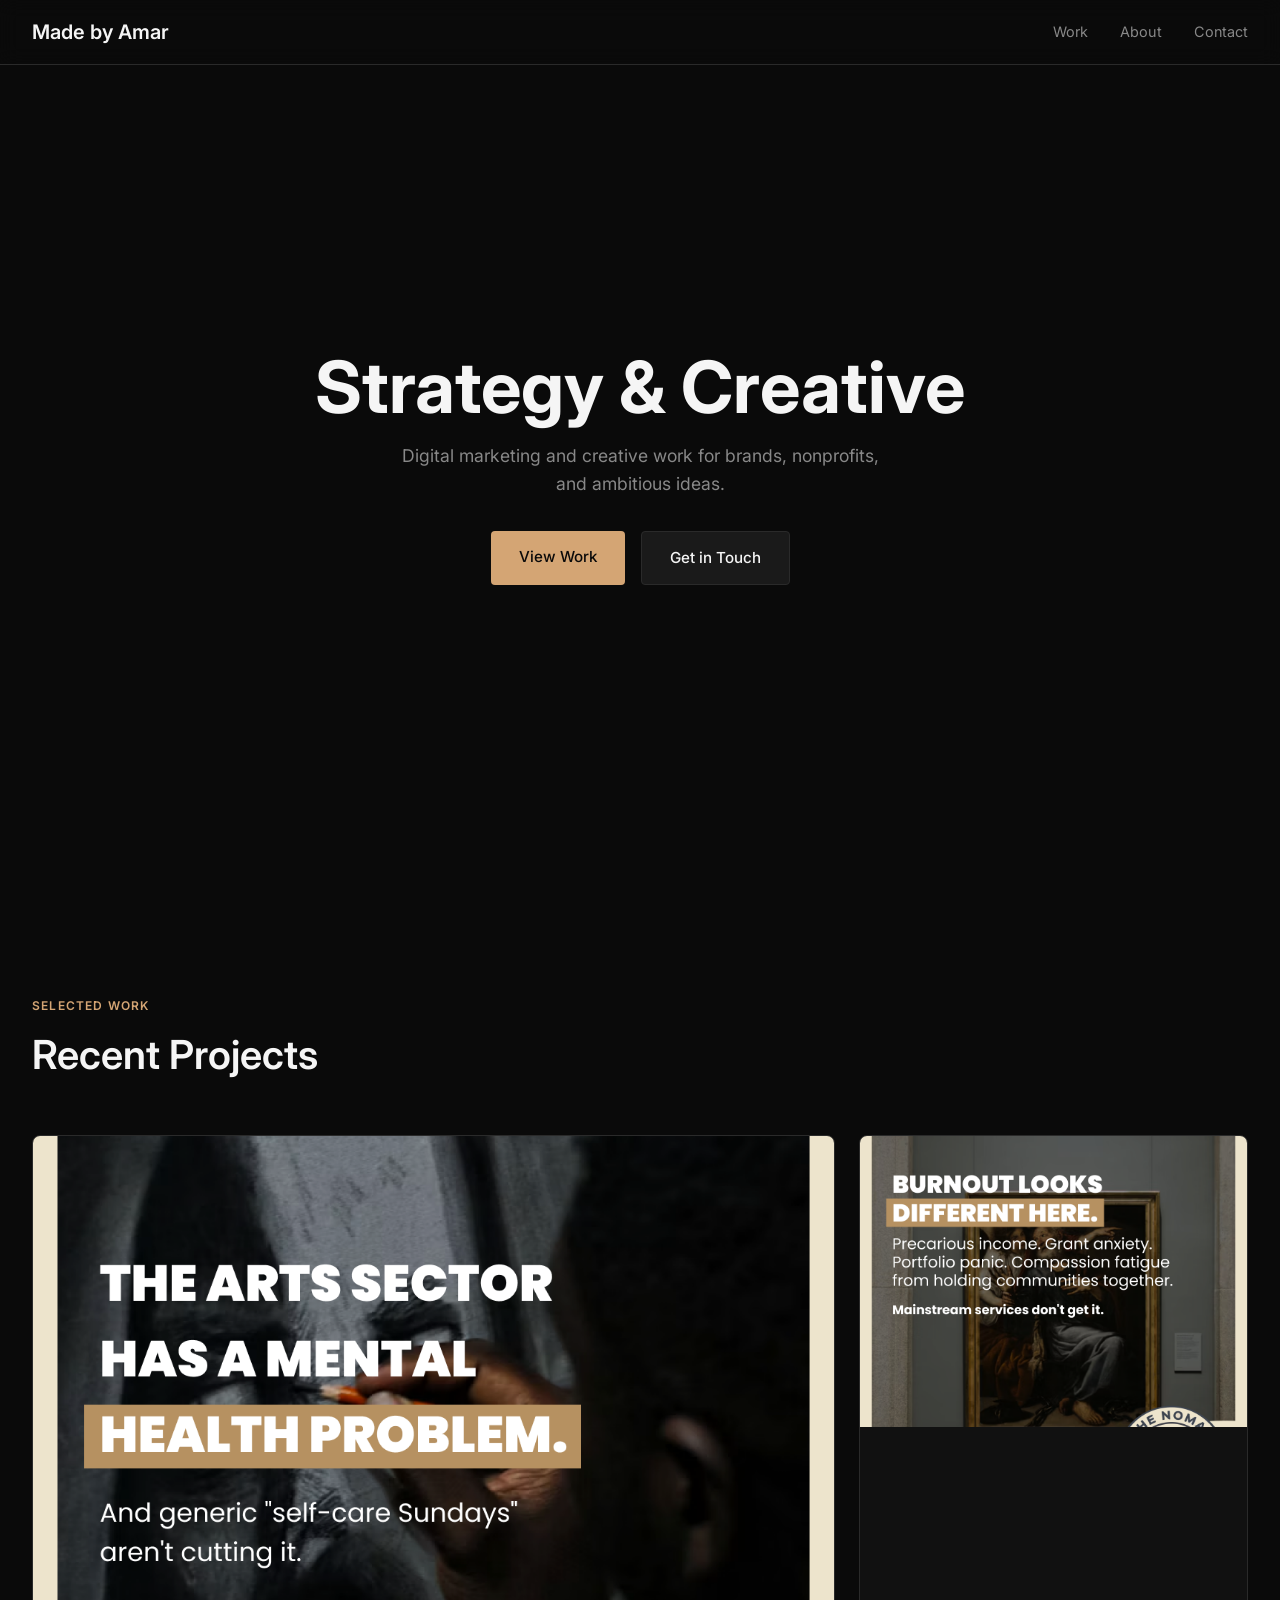
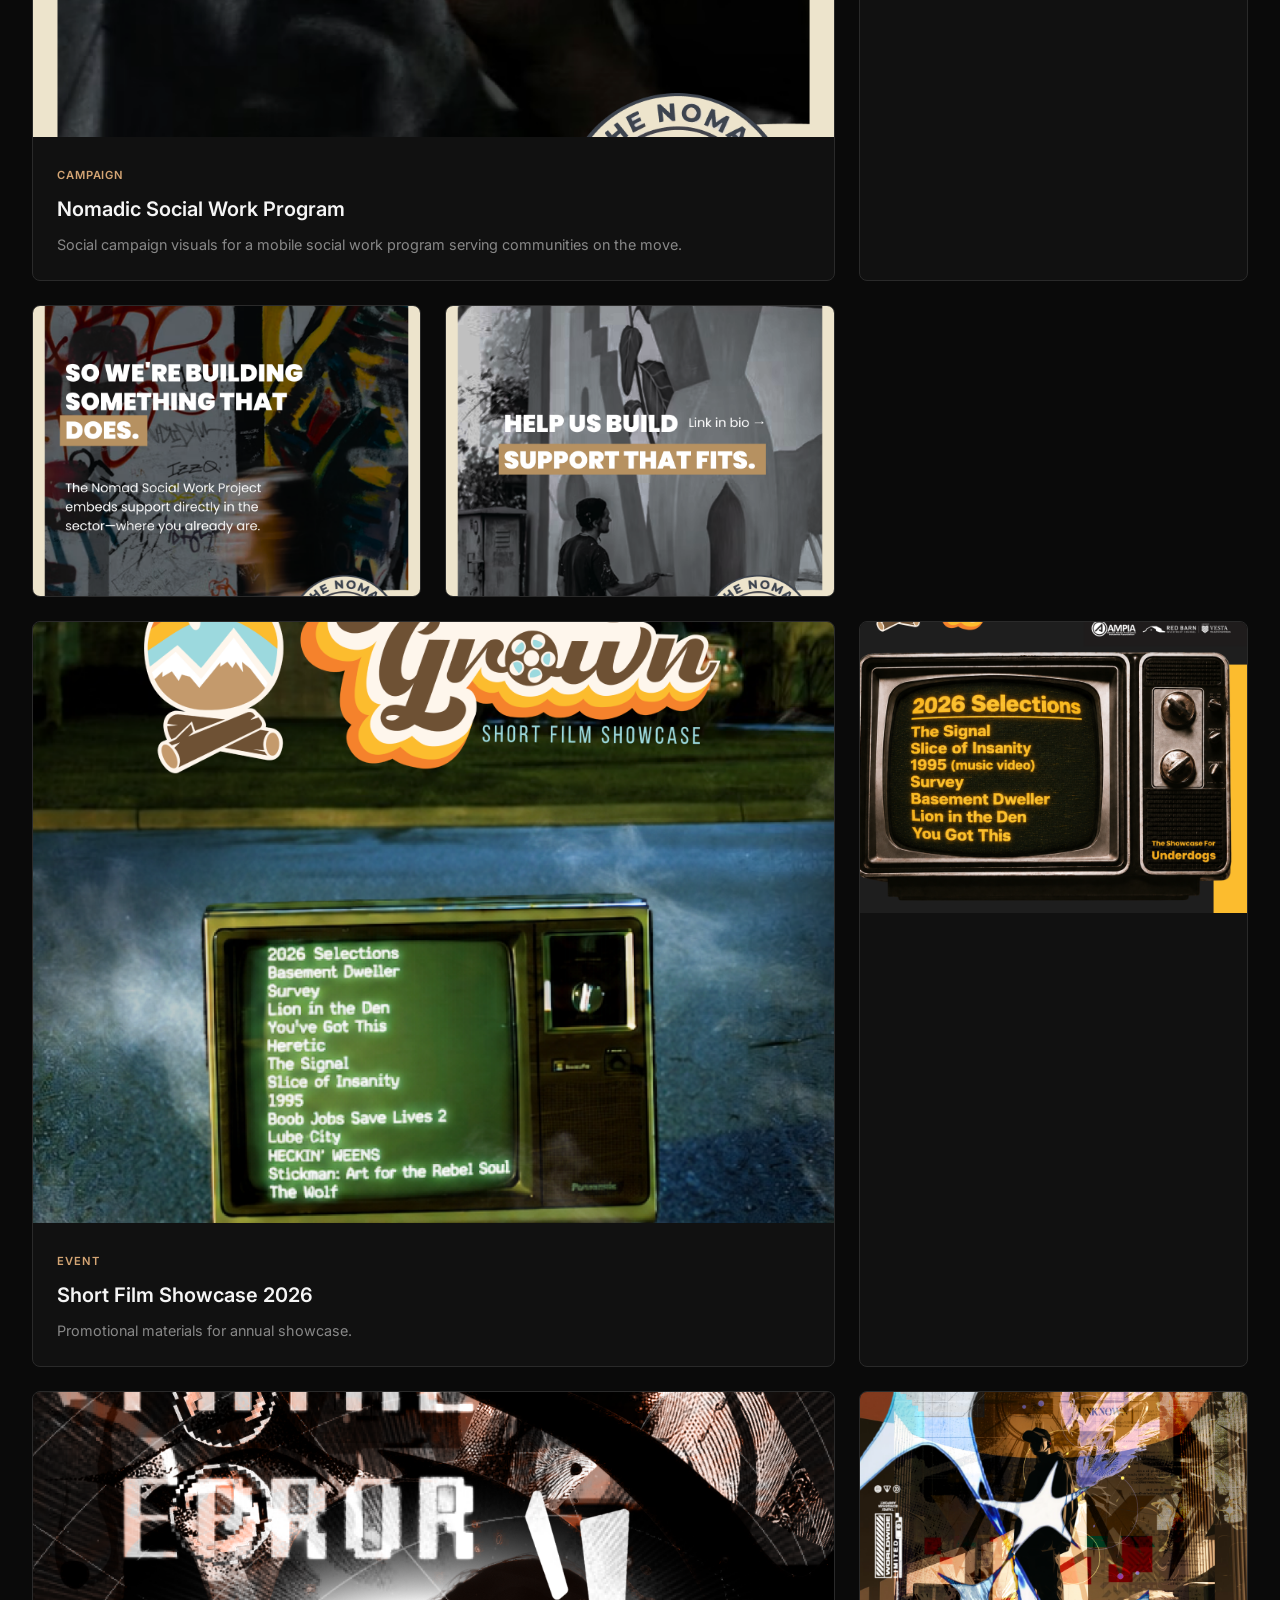
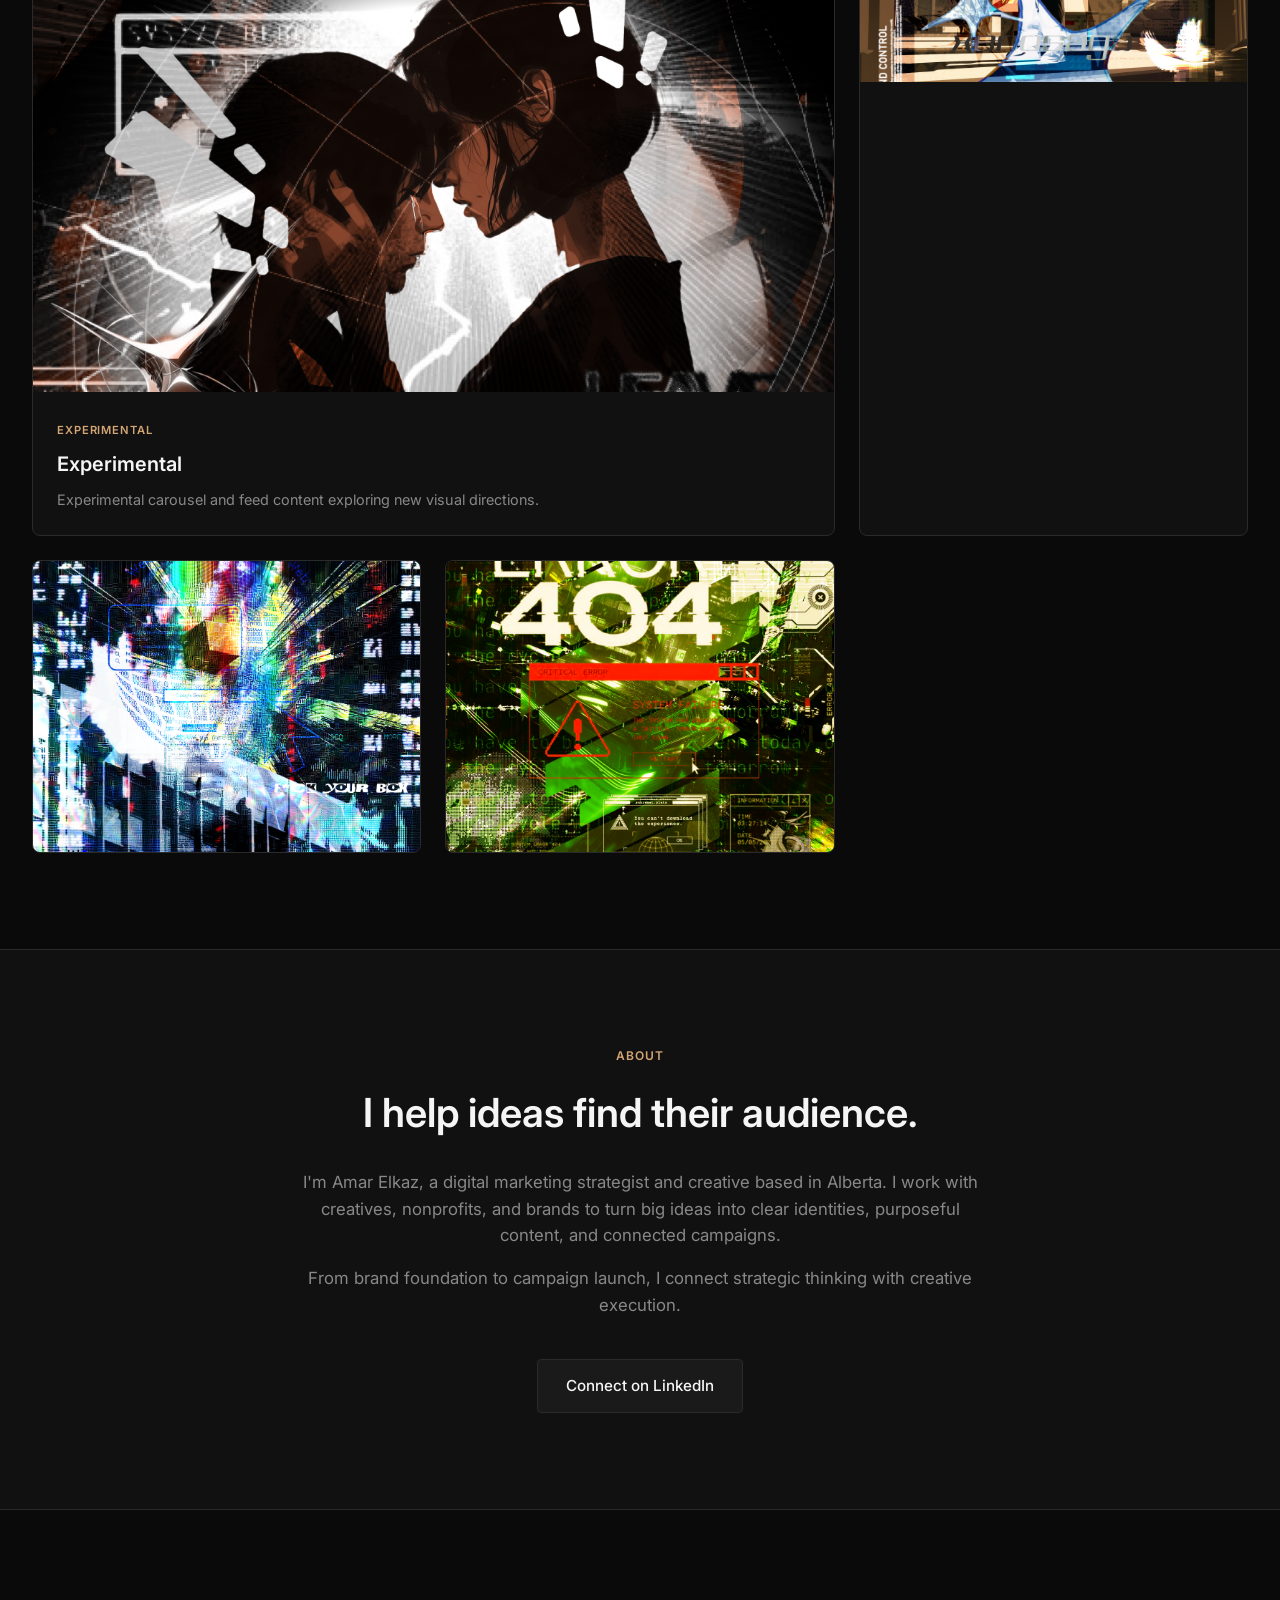
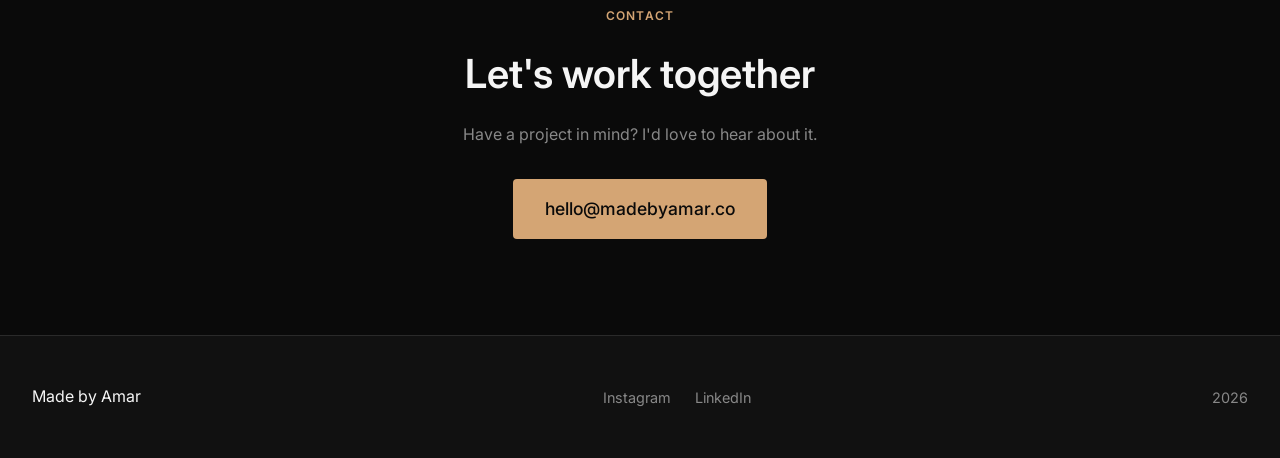
==== commit 0d23086f: "Update project tags and descriptions Co-Authored-By: Claude Sonnet 5.5 <noreply@anthropic.com> Claud" ====
--- a/index.html
+++ b/index.html
@@ -49,7 +49,7 @@
           <div class="gallery-info">
             <span class="gallery-tag">Campaign</span>
             <h3>Nomadic Social Work Program</h3>
-            <p>Social campaign visuals for emerging storytellers.</p>
+            <p>Social campaign visuals for a mobile social work program serving communities on the move.</p>
           </div>
         </div>
 
@@ -95,9 +95,9 @@
             <img src="Instagram post - 1.png" alt="Instagram Post 1">
           </div>
           <div class="gallery-info">
-            <span class="gallery-tag">Social</span>
+            <span class="gallery-tag">Experimental</span>
             <h3>Experimental</h3>
-            <p>Carousel and feed content for brand storytelling.</p>
+            <p>Experimental carousel and feed content exploring new visual directions.</p>
           </div>
         </div>
 
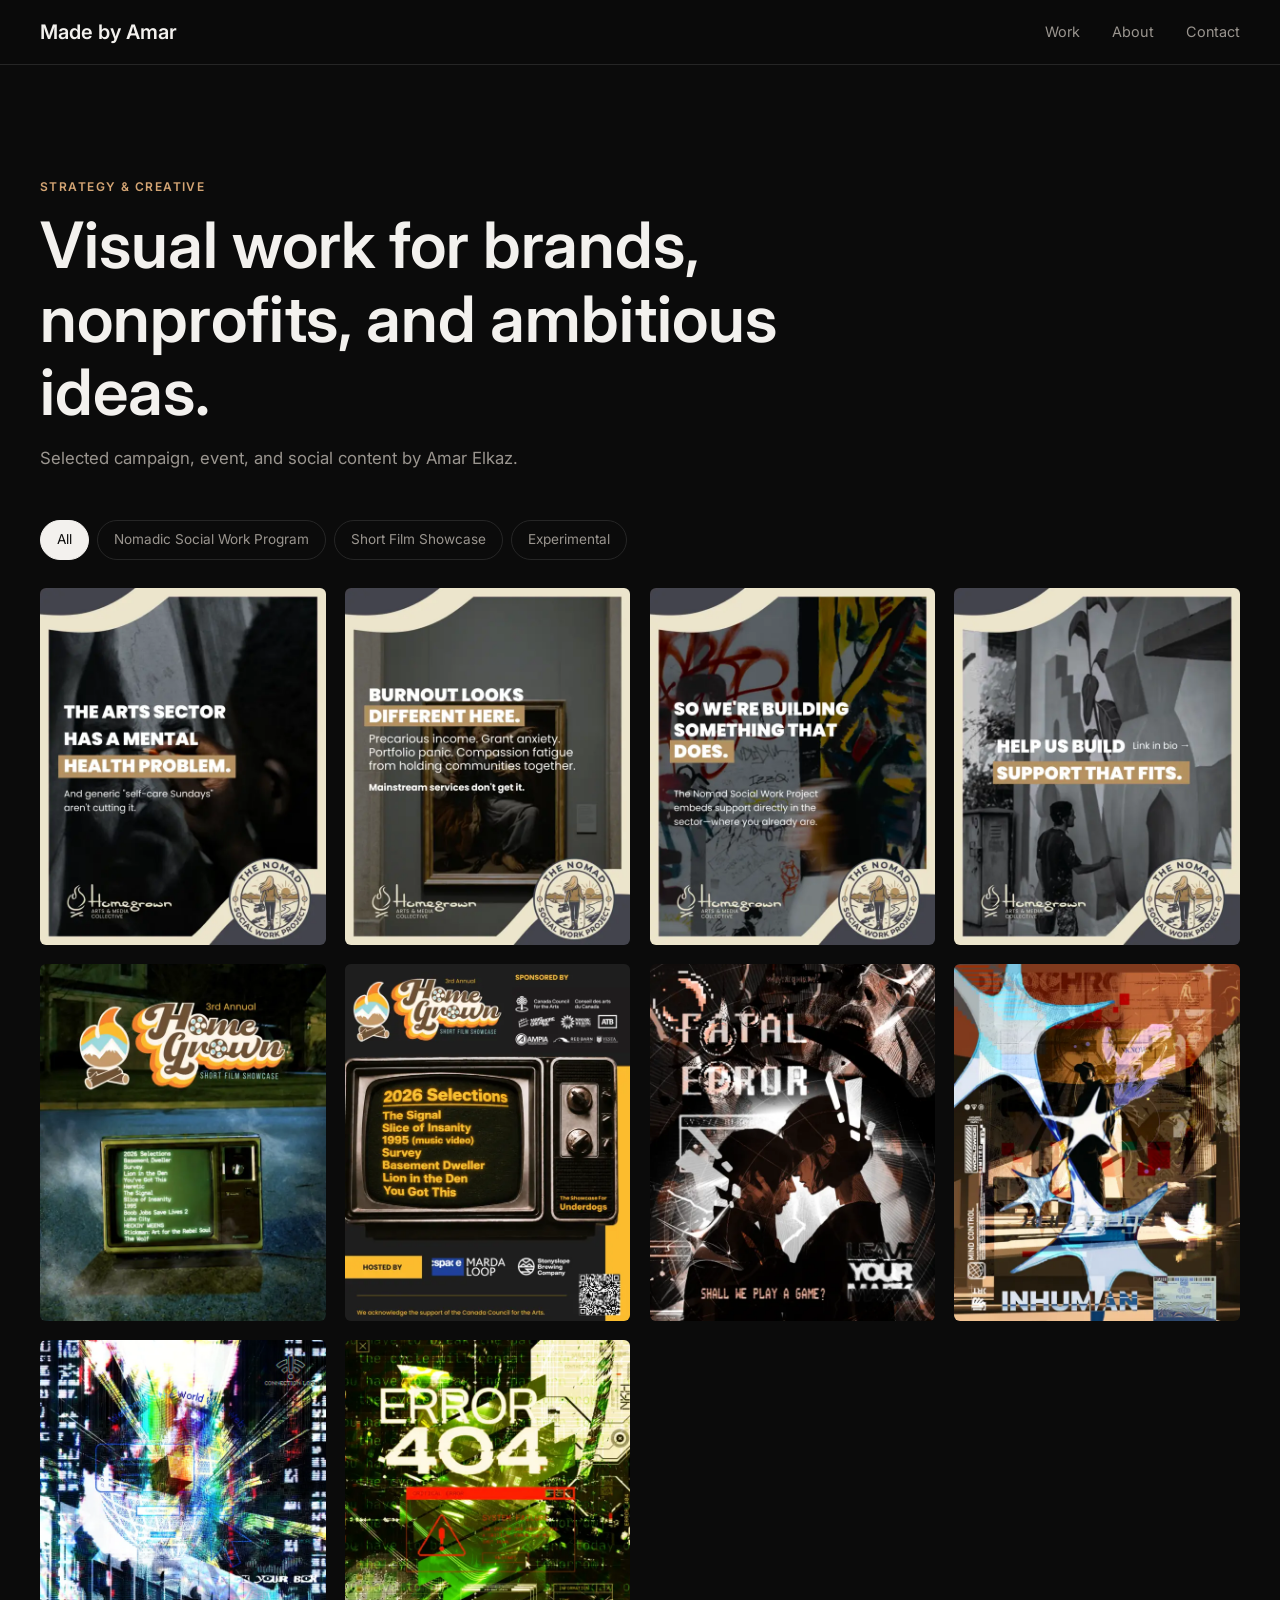
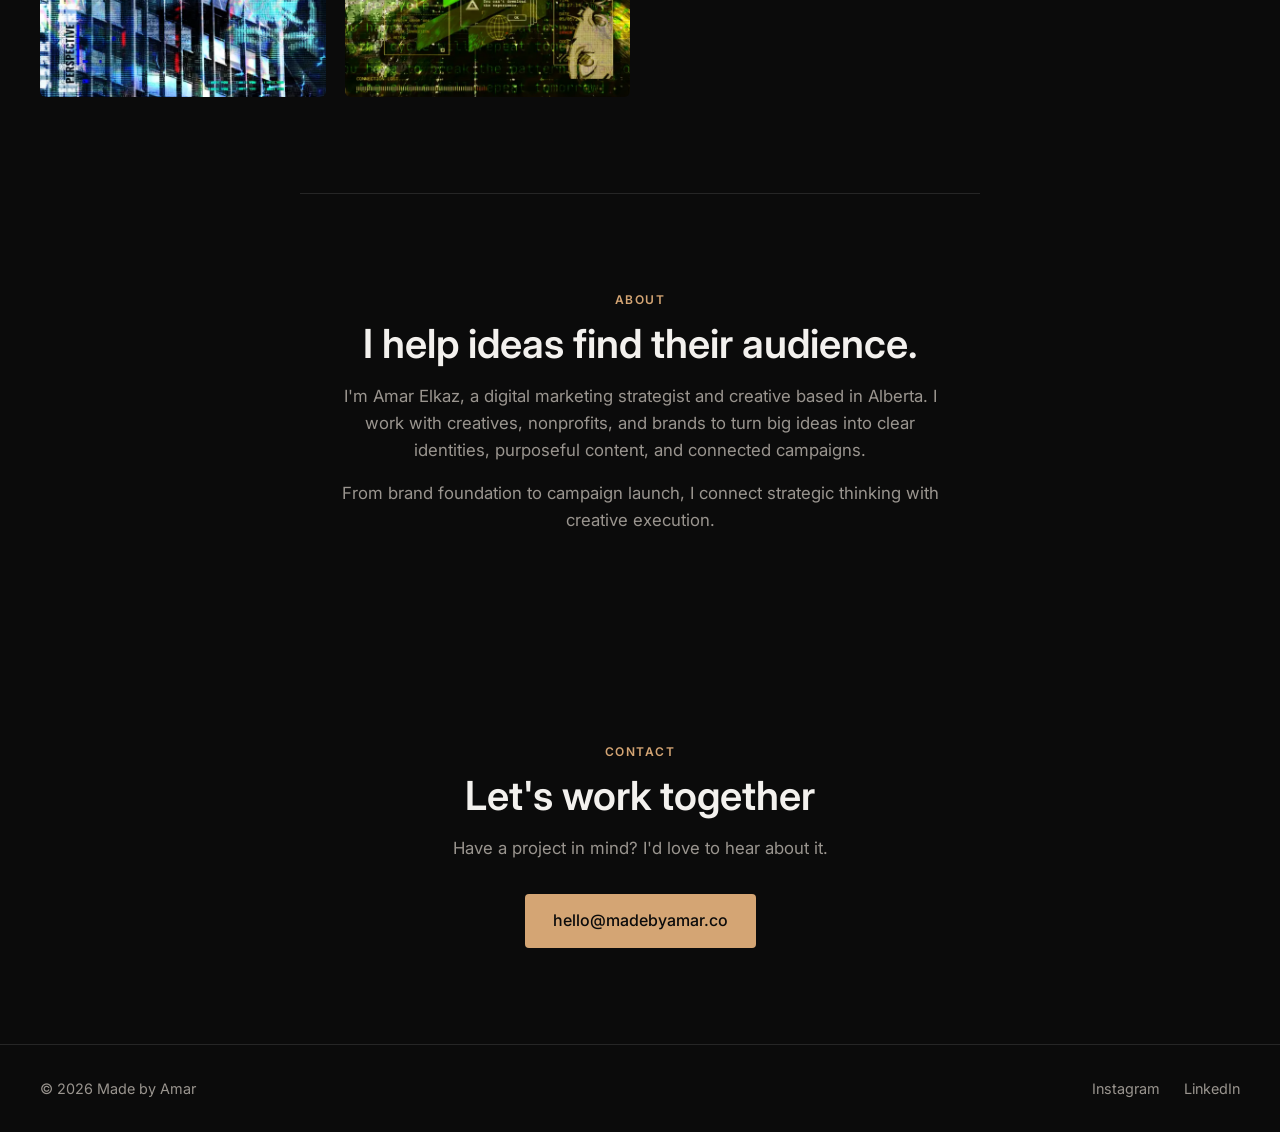
==== commit 58090e6a: "Merge main into branch, reapply renames and Inter on new layout Co-Authored-By: Claude Sonnet 5.5 <n" ====
--- a/index.html
+++ b/index.html
@@ -1,10 +1,21 @@
 <!DOCTYPE html>
 <html lang="en">
 <head>
+  <!-- Google tag (gtag.js) -->
+  <script async src="https://www.googletagmanager.com/gtag/js?id=G-0TSCBR8PMH"></script>
+  <script>
+    window.dataLayer = window.dataLayer || [];
+    function gtag(){dataLayer.push(arguments);}
+    gtag('js', new Date());
+    gtag('config', 'G-0TSCBR8PMH');
+  </script>
   <meta charset="UTF-8">
   <meta name="viewport" content="width=device-width, initial-scale=1.0">
   <title>Made by Amar — Creative Portfolio</title>
   <meta name="description" content="Portfolio of Amar Elkaz — digital marketing strategist and creative.">
+  <meta property="og:title" content="Made by Amar — Creative Portfolio">
+  <meta property="og:description" content="Digital marketing and creative work for brands, nonprofits, and ambitious ideas.">
+  <meta property="og:image" content="https://madebyamar.co/images/showcase-01.webp">
   <link rel="preconnect" href="https://fonts.googleapis.com">
   <link rel="preconnect" href="https://fonts.gstatic.com" crossorigin>
   <link href="https://fonts.googleapis.com/css2?family=Inter:wght@400;500;600;700&display=swap" rel="stylesheet">
@@ -13,7 +24,7 @@
 <body>
   <header class="site-header">
     <nav class="nav">
-      <a href="#" class="logo">Made by Amar</a>
+      <a href="#top" class="logo">Made by Amar</a>
       <ul class="nav-links">
         <li><a href="#work">Work</a></li>
         <li><a href="#about">About</a></li>
@@ -22,136 +33,118 @@
     </nav>
   </header>
 
-  <main>
-    <section class="hero">
-      <div class="hero-content">
-        <h1>Strategy & Creative</h1>
-        <p class="hero-subtitle">Digital marketing and creative work for brands, nonprofits, and ambitious ideas.</p>
-        <div class="hero-cta">
-          <a href="#work" class="btn btn-primary">View Work</a>
-          <a href="#contact" class="btn btn-secondary">Get in Touch</a>
-        </div>
-      </div>
+  <main id="top">
+    <section class="intro">
+      <span class="section-label">Strategy &amp; Creative</span>
+      <h1>Visual work for brands, nonprofits, and ambitious ideas.</h1>
+      <p>Selected campaign, event, and social content by Amar Elkaz.</p>
     </section>
 
-    <section class="gallery" id="work">
-      <div class="section-header">
-        <span class="section-label">Selected Work</span>
-        <h2>Recent Projects</h2>
+    <section class="gallery" id="work" aria-label="Selected work">
+      <div class="filters" role="group" aria-label="Filter projects">
+        <button class="filter is-active" data-filter="all" aria-pressed="true">All</button>
+        <button class="filter" data-filter="homegrown" aria-pressed="false">Nomadic Social Work Program</button>
+        <button class="filter" data-filter="showcase" aria-pressed="false">Short Film Showcase</button>
+        <button class="filter" data-filter="brand" aria-pressed="false">Experimental</button>
       </div>
 
-      <div class="gallery-grid">
-        <!-- Nomadic Social Work Program -->
-        <div class="gallery-item wide">
-          <div class="gallery-image">
-            <img src="HG-CA-Feed-01.png" alt="Nomadic Social Work Program - Feed 01">
-          </div>
-          <div class="gallery-info">
-            <span class="gallery-tag">Campaign</span>
-            <h3>Nomadic Social Work Program</h3>
-            <p>Social campaign visuals for a mobile social work program serving communities on the move.</p>
-          </div>
-        </div>
-
-        <div class="gallery-item">
-          <div class="gallery-image">
-            <img src="HG-CA-Feed-02.png" alt="Nomadic Social Work Program - Feed 02">
-          </div>
-        </div>
-
-        <div class="gallery-item">
-          <div class="gallery-image">
-            <img src="HG-CA-Feed-03.png" alt="Nomadic Social Work Program - Feed 03">
-          </div>
-        </div>
-
-        <div class="gallery-item">
-          <div class="gallery-image">
-            <img src="HG-CA-Feed-04.png" alt="Nomadic Social Work Program - Feed 04">
-          </div>
-        </div>
-
-        <!-- Short Film Showcase -->
-        <div class="gallery-item wide">
-          <div class="gallery-image">
-            <img src="SSF2026-Feed-Selections.png" alt="Short Film Showcase 2026">
-          </div>
-          <div class="gallery-info">
-            <span class="gallery-tag">Event</span>
-            <h3>Short Film Showcase 2026</h3>
-            <p>Promotional materials for annual showcase.</p>
-          </div>
-        </div>
-
-        <div class="gallery-item">
-          <div class="gallery-image">
-            <img src="SSF2026-Feed-Selections-2.png" alt="Short Film Showcase 2026 - Selections">
-          </div>
-        </div>
-
-        <!-- Instagram Posts -->
-        <div class="gallery-item wide">
-          <div class="gallery-image">
-            <img src="Instagram post - 1.png" alt="Instagram Post 1">
-          </div>
-          <div class="gallery-info">
-            <span class="gallery-tag">Experimental</span>
-            <h3>Experimental</h3>
-            <p>Experimental carousel and feed content exploring new visual directions.</p>
-          </div>
-        </div>
-
-        <div class="gallery-item">
-          <div class="gallery-image">
-            <img src="Instagram post - 2.png" alt="Instagram Post 2">
-          </div>
-        </div>
-
-        <div class="gallery-item">
-          <div class="gallery-image">
-            <img src="Instagram post - 3.png" alt="Instagram Post 3">
-          </div>
-        </div>
-
-        <div class="gallery-item">
-          <div class="gallery-image">
-            <img src="Instagram post - 4.png" alt="Instagram Post 4">
-          </div>
-        </div>
-      </div>
+      <ul class="gallery-grid">
+        <li class="tile" data-project="homegrown">
+          <button class="tile-btn" data-full="images/homegrown-01.webp" data-caption="Nomadic Social Work Program — Social campaign visuals for a mobile social work program serving communities on the move.">
+            <img src="images/homegrown-01-thumb.webp" width="600" height="750" loading="lazy" alt="Homegrown campaign post: The arts sector has a mental health problem.">
+            <span class="tile-meta"><span class="tile-tag">Campaign</span>Nomadic Social Work Program</span>
+          </button>
+        </li>
+        <li class="tile" data-project="homegrown">
+          <button class="tile-btn" data-full="images/homegrown-02.webp" data-caption="Nomadic Social Work Program — Social campaign visuals for a mobile social work program serving communities on the move.">
+            <img src="images/homegrown-02-thumb.webp" width="600" height="750" loading="lazy" alt="Homegrown campaign post: Burnout looks different here.">
+            <span class="tile-meta"><span class="tile-tag">Campaign</span>Nomadic Social Work Program</span>
+          </button>
+        </li>
+        <li class="tile" data-project="homegrown">
+          <button class="tile-btn" data-full="images/homegrown-03.webp" data-caption="Nomadic Social Work Program — Social campaign visuals for a mobile social work program serving communities on the move.">
+            <img src="images/homegrown-03-thumb.webp" width="600" height="750" loading="lazy" alt="Homegrown campaign post: So we're building something that does.">
+            <span class="tile-meta"><span class="tile-tag">Campaign</span>Nomadic Social Work Program</span>
+          </button>
+        </li>
+        <li class="tile" data-project="homegrown">
+          <button class="tile-btn" data-full="images/homegrown-04.webp" data-caption="Nomadic Social Work Program — Social campaign visuals for a mobile social work program serving communities on the move.">
+            <img src="images/homegrown-04-thumb.webp" width="600" height="750" loading="lazy" alt="Homegrown campaign post: Help us build support that fits.">
+            <span class="tile-meta"><span class="tile-tag">Campaign</span>Nomadic Social Work Program</span>
+          </button>
+        </li>
+        <li class="tile" data-project="showcase">
+          <button class="tile-btn" data-full="images/showcase-01.webp" data-caption="Short Film Showcase 2026 — Promotional materials for the annual showcase.">
+            <img src="images/showcase-01-thumb.webp" width="600" height="776" loading="lazy" alt="3rd Annual Homegrown Short Film Showcase poster with a vintage TV listing 2026 selections">
+            <span class="tile-meta"><span class="tile-tag">Event</span>Short Film Showcase 2026</span>
+          </button>
+        </li>
+        <li class="tile" data-project="showcase">
+          <button class="tile-btn" data-full="images/showcase-02.webp" data-caption="Short Film Showcase 2026 — Promotional materials for the annual showcase.">
+            <img src="images/showcase-02-thumb.webp" width="600" height="777" loading="lazy" alt="Short Film Showcase 2026 selections poster with sponsors and hosts">
+            <span class="tile-meta"><span class="tile-tag">Event</span>Short Film Showcase 2026</span>
+          </button>
+        </li>
+        <li class="tile" data-project="brand">
+          <button class="tile-btn" data-full="images/brand-01.webp" data-caption="Experimental — Experimental carousel and feed content exploring new visual directions.">
+            <img src="images/brand-01-thumb.webp" width="600" height="750" loading="lazy" alt="Fatal Error poster: two figures in a glitched, monochrome sci-fi scene">
+            <span class="tile-meta"><span class="tile-tag">Experimental</span>Experimental</span>
+          </button>
+        </li>
+        <li class="tile" data-project="brand">
+          <button class="tile-btn" data-full="images/brand-02.webp" data-caption="Experimental — Experimental carousel and feed content exploring new visual directions.">
+            <img src="images/brand-02-thumb.webp" width="600" height="750" loading="lazy" alt="Inhuman poster: collage of glitch shapes and stars">
+            <span class="tile-meta"><span class="tile-tag">Experimental</span>Experimental</span>
+          </button>
+        </li>
+        <li class="tile" data-project="brand">
+          <button class="tile-btn" data-full="images/brand-03.webp" data-caption="Experimental — Experimental carousel and feed content exploring new visual directions.">
+            <img src="images/brand-03-thumb.webp" width="600" height="750" loading="lazy" alt="Perspective poster: glitch-art cityscape">
+            <span class="tile-meta"><span class="tile-tag">Experimental</span>Experimental</span>
+          </button>
+        </li>
+        <li class="tile" data-project="brand">
+          <button class="tile-btn" data-full="images/brand-04.webp" data-caption="Experimental — Experimental carousel and feed content exploring new visual directions.">
+            <img src="images/brand-04-thumb.webp" width="600" height="750" loading="lazy" alt="Error 404 poster: green glitch-art collage">
+            <span class="tile-meta"><span class="tile-tag">Experimental</span>Experimental</span>
+          </button>
+        </li>
+      </ul>
     </section>
 
     <section class="about" id="about">
-      <div class="about-content">
-        <div class="about-text">
-          <span class="section-label">About</span>
-          <h2>I help ideas find their audience.</h2>
-          <p>I'm Amar Elkaz, a digital marketing strategist and creative based in Alberta. I work with creatives, nonprofits, and brands to turn big ideas into clear identities, purposeful content, and connected campaigns.</p>
-          <p>From brand foundation to campaign launch, I connect strategic thinking with creative execution.</p>
-          <a href="https://www.linkedin.com/in/amar-elkaz" target="_blank" rel="noopener" class="btn btn-secondary">Connect on LinkedIn</a>
-        </div>
-      </div>
+      <span class="section-label">About</span>
+      <h2>I help ideas find their audience.</h2>
+      <p>I'm Amar Elkaz, a digital marketing strategist and creative based in Alberta. I work with creatives, nonprofits, and brands to turn big ideas into clear identities, purposeful content, and connected campaigns.</p>
+      <p>From brand foundation to campaign launch, I connect strategic thinking with creative execution.</p>
     </section>
 
     <section class="contact" id="contact">
-      <div class="contact-content">
-        <span class="section-label">Contact</span>
-        <h2>Let's work together</h2>
-        <p>Have a project in mind? I'd love to hear about it.</p>
-        <a href="mailto:hello@madebyamar.co" class="btn btn-primary">hello@madebyamar.co</a>
-      </div>
+      <span class="section-label">Contact</span>
+      <h2>Let's work together</h2>
+      <p>Have a project in mind? I'd love to hear about it.</p>
+      <a href="mailto:hello@madebyamar.co" class="btn">hello@madebyamar.co</a>
     </section>
   </main>
 
   <footer class="site-footer">
-    <div class="footer-content">
-      <p>Made by Amar</p>
-      <div class="footer-links">
-        <a href="https://www.instagram.com/madebyamar.co/" target="_blank" rel="noopener">Instagram</a>
-        <a href="https://www.linkedin.com/in/amar-elkaz" target="_blank" rel="noopener">LinkedIn</a>
-      </div>
-      <p class="copyright">2026</p>
+    <p>© 2026 Made by Amar</p>
+    <div class="footer-links">
+      <a href="https://www.instagram.com/madebyamar.co/" target="_blank" rel="noopener">Instagram</a>
+      <a href="https://www.linkedin.com/in/amar-elkaz" target="_blank" rel="noopener">LinkedIn</a>
     </div>
   </footer>
+
+  <dialog class="lightbox" aria-label="Image viewer">
+    <button class="lb-close" aria-label="Close">×</button>
+    <button class="lb-nav lb-prev" aria-label="Previous image">‹</button>
+    <figure>
+      <img alt="">
+      <figcaption></figcaption>
+    </figure>
+    <button class="lb-nav lb-next" aria-label="Next image">›</button>
+  </dialog>
+
+  <script src="script.js"></script>
 </body>
 </html>
--- a/styles.css
+++ b/styles.css
@@ -1,412 +1,157 @@
-/* Reset & Base */
-*, *::before, *::after {
-  box-sizing: border-box;
-  margin: 0;
-  padding: 0;
+*, *::before, *::after { box-sizing: border-box; margin: 0; padding: 0; }
+
+:root {
+  --bg: #0b0b0b;
+  --surface: #141414;
+  --text: #f3f1ee;
+  --muted: #9a958f;
+  --accent: #d4a574;
+  --border: #262626;
+  --serif: 'Inter', -apple-system, BlinkMacSystemFont, sans-serif;
+  --sans: 'Inter', -apple-system, BlinkMacSystemFont, sans-serif;
+  --max: 1320px;
+  --gutter: clamp(1rem, 4vw, 2.5rem);
 }
 
-:root {
-  --bg: #0a0a0a;
-  --surface: #111111;
-  --surface-light: #1a1a1a;
-  --text: #f5f5f5;
-  --text-muted: #888888;
-  --accent: #d4a574;
-  --accent-hover: #c49360;
-  --border: #2a2a2a;
-}
-
-html {
-  scroll-behavior: smooth;
-}
-
+html { scroll-behavior: smooth; scroll-padding-top: 4.5rem; }
 body {
-  font-family: 'Inter', -apple-system, BlinkMacSystemFont, sans-serif;
+  font-family: var(--sans);
   background: var(--bg);
   color: var(--text);
   line-height: 1.6;
   -webkit-font-smoothing: antialiased;
 }
-
-img {
-  max-width: 100%;
-  height: auto;
-  display: block;
-}
-
-a {
-  color: inherit;
-  text-decoration: none;
-}
+img { display: block; max-width: 100%; height: auto; }
+a { color: inherit; text-decoration: none; }
+button { font: inherit; color: inherit; background: none; border: 0; cursor: pointer; }
+:focus-visible { outline: 2px solid var(--accent); outline-offset: 3px; }
 
 /* Header */
 .site-header {
-  position: fixed;
-  top: 0;
-  left: 0;
-  right: 0;
-  z-index: 100;
-  background: rgba(10, 10, 10, 0.9);
+  position: sticky; top: 0; z-index: 10;
+  background: rgba(11, 11, 11, 0.85);
   backdrop-filter: blur(10px);
   border-bottom: 1px solid var(--border);
 }
+.nav {
+  max-width: var(--max); margin: 0 auto;
+  padding: 1rem var(--gutter);
+  display: flex; justify-content: space-between; align-items: center;
+}
+.logo { font-family: var(--serif); font-size: 1.25rem; font-weight: 600; }
+.nav-links { display: flex; gap: clamp(1rem, 3vw, 2rem); list-style: none; }
+.nav-links a { font-size: 0.9rem; color: var(--muted); transition: color .2s; }
+.nav-links a:hover { color: var(--text); }
 
-.nav {
-  max-width: 1400px;
-  margin: 0 auto;
-  padding: 1rem 2rem;
-  display: flex;
-  justify-content: space-between;
-  align-items: center;
+/* Shared */
+.section-label {
+  display: block; margin-bottom: .75rem;
+  font-size: .75rem; font-weight: 600; letter-spacing: .12em;
+  text-transform: uppercase; color: var(--accent);
 }
+h1, h2 { font-family: var(--serif); font-weight: 600; line-height: 1.15; }
+h2 { font-size: clamp(1.75rem, 4vw, 2.5rem); margin-bottom: 1rem; }
 
-.logo {
-  font-family: 'Inter', -apple-system, BlinkMacSystemFont, sans-serif;
-  font-size: 1.25rem;
-  font-weight: 600;
-  color: var(--text);
+/* Intro */
+.intro {
+  max-width: var(--max); margin: 0 auto;
+  padding: clamp(3.5rem, 9vw, 7rem) var(--gutter) clamp(2rem, 5vw, 3rem);
 }
+.intro h1 { font-size: clamp(2.1rem, 5.5vw, 4rem); max-width: 18ch; margin-bottom: 1rem; }
+.intro p { color: var(--muted); font-size: 1.05rem; }
 
-.nav-links {
-  display: flex;
+/* Filters */
+.gallery { max-width: var(--max); margin: 0 auto; padding: 0 var(--gutter) clamp(4rem, 8vw, 6rem); }
+.filters { display: flex; flex-wrap: wrap; gap: .5rem; margin-bottom: 1.75rem; }
+.filter {
+  padding: .5rem 1rem; border: 1px solid var(--border); border-radius: 999px;
+  font-size: .85rem; color: var(--muted); transition: all .2s;
+}
+.filter:hover { color: var(--text); border-color: var(--muted); }
+.filter.is-active { background: var(--text); color: var(--bg); border-color: var(--text); }
+
+/* Grid */
+.gallery-grid {
   list-style: none;
-  gap: 2rem;
+  display: grid;
+  grid-template-columns: repeat(auto-fill, minmax(min(100%, 260px), 1fr));
+  gap: clamp(.75rem, 1.5vw, 1.25rem);
 }
+.tile[hidden] { display: none; }
+.tile-btn {
+  position: relative; display: block; width: 100%;
+  aspect-ratio: 4 / 5; overflow: hidden;
+  background: var(--surface); border-radius: 6px;
+}
+.tile-btn img {
+  width: 100%; height: 100%; object-fit: cover;
+  transition: transform .5s ease, filter .3s;
+}
+.tile-meta {
+  position: absolute; inset: auto 0 0 0;
+  padding: 2.5rem 1rem 1rem;
+  display: flex; flex-direction: column; align-items: flex-start; gap: .15rem;
+  text-align: left; font-size: .95rem; font-weight: 500;
+  background: linear-gradient(transparent, rgba(0,0,0,.85));
+  opacity: 0; transform: translateY(6px);
+  transition: opacity .3s, transform .3s;
+}
+.tile-tag { font-size: .7rem; font-weight: 600; letter-spacing: .1em; text-transform: uppercase; color: var(--accent); }
+.tile-btn:hover img, .tile-btn:focus-visible img { transform: scale(1.04); }
+.tile-btn:hover .tile-meta, .tile-btn:focus-visible .tile-meta { opacity: 1; transform: none; }
+@media (hover: none) { .tile-meta { opacity: 1; transform: none; } }
 
-.nav-links a {
-  font-size: 0.9rem;
-  color: var(--text-muted);
-  transition: color 0.2s;
+/* About / Contact */
+.about, .contact {
+  max-width: 680px; margin: 0 auto; text-align: center;
+  padding: clamp(4rem, 8vw, 6rem) var(--gutter);
 }
-
-.nav-links a:hover {
-  color: var(--text);
+.about { border-top: 1px solid var(--border); }
+.about p, .contact p { color: var(--muted); margin-bottom: 1rem; font-size: 1.05rem; }
+.btn {
+  display: inline-block; margin-top: 1rem; padding: .9rem 1.75rem;
+  background: var(--accent); color: var(--bg); border-radius: 4px; font-weight: 500;
+  transition: background .2s;
 }
-
-/* Hero */
-.hero {
-  min-height: 100vh;
-  display: flex;
-  align-items: center;
-  justify-content: center;
-  text-align: center;
-  padding: 6rem 2rem 4rem;
-}
-
-.hero-content {
-  max-width: 700px;
-}
-
-.hero h1 {
-  font-family: 'Inter', -apple-system, BlinkMacSystemFont, sans-serif;
-  font-size: clamp(2.5rem, 6vw, 4.5rem);
-  font-weight: 700;
-  line-height: 1.1;
-  margin-bottom: 1rem;
-}
-
-.hero-subtitle {
-  font-size: 1.1rem;
-  color: var(--text-muted);
-  margin-bottom: 2rem;
-  max-width: 500px;
-  margin-left: auto;
-  margin-right: auto;
-}
-
-.hero-cta {
-  display: flex;
-  gap: 1rem;
-  justify-content: center;
-  flex-wrap: wrap;
-}
-
-/* Buttons */
-.btn {
-  display: inline-block;
-  padding: 0.875rem 1.75rem;
-  font-size: 0.95rem;
-  font-weight: 500;
-  border-radius: 4px;
-  transition: all 0.2s;
-  cursor: pointer;
-  border: none;
-}
-
-.btn-primary {
-  background: var(--accent);
-  color: var(--bg);
-}
-
-.btn-primary:hover {
-  background: var(--accent-hover);
-}
-
-.btn-secondary {
-  background: var(--surface-light);
-  color: var(--text);
-  border: 1px solid var(--border);
-}
-
-.btn-secondary:hover {
-  background: var(--surface);
-  border-color: var(--text-muted);
-}
-
-/* Section Base */
-.section-header {
-  max-width: 1400px;
-  margin: 0 auto;
-  padding: 0 2rem 3rem;
-}
-
-.section-label {
-  display: block;
-  font-size: 0.75rem;
-  font-weight: 600;
-  text-transform: uppercase;
-  letter-spacing: 0.1em;
-  color: var(--accent);
-  margin-bottom: 0.5rem;
-}
-
-.section-header h2 {
-  font-family: 'Inter', -apple-system, BlinkMacSystemFont, sans-serif;
-  font-size: clamp(1.75rem, 4vw, 2.5rem);
-  font-weight: 600;
-}
-
-/* Gallery */
-.gallery {
-  padding: 6rem 0;
-}
-
-.gallery-grid {
-  max-width: 1400px;
-  margin: 0 auto;
-  padding: 0 2rem;
-  display: grid;
-  grid-template-columns: repeat(auto-fit, minmax(300px, 1fr));
-  gap: 1.5rem;
-}
-
-.gallery-item {
-  position: relative;
-  background: var(--surface);
-  border-radius: 8px;
-  overflow: hidden;
-  border: 1px solid var(--border);
-  transition: transform 0.3s, border-color 0.3s;
-}
-
-.gallery-item:hover {
-  transform: translateY(-4px);
-  border-color: var(--border);
-}
-
-.gallery-item.wide {
-  grid-column: span 2;
-}
-
-@media (max-width: 768px) {
-  .gallery-item.wide {
-    grid-column: span 1;
-  }
-}
-
-.gallery-image {
-  position: relative;
-  aspect-ratio: 4/3;
-  overflow: hidden;
-}
-
-.gallery-image img {
-  width: 100%;
-  height: 100%;
-  object-fit: cover;
-  transition: transform 0.5s;
-}
-
-.gallery-item:hover .gallery-image img {
-  transform: scale(1.03);
-}
-
-.gallery-info {
-  padding: 1.5rem;
-}
-
-.gallery-tag {
-  display: inline-block;
-  font-size: 0.7rem;
-  font-weight: 600;
-  text-transform: uppercase;
-  letter-spacing: 0.08em;
-  color: var(--accent);
-  margin-bottom: 0.5rem;
-}
-
-.gallery-info h3 {
-  font-family: 'Inter', -apple-system, BlinkMacSystemFont, sans-serif;
-  font-size: 1.25rem;
-  font-weight: 600;
-  margin-bottom: 0.5rem;
-}
-
-.gallery-info p {
-  font-size: 0.9rem;
-  color: var(--text-muted);
-}
-
-/* About */
-.about {
-  padding: 6rem 2rem;
-  background: var(--surface);
-  border-top: 1px solid var(--border);
-  border-bottom: 1px solid var(--border);
-}
-
-.about-content {
-  max-width: 700px;
-  margin: 0 auto;
-  text-align: center;
-}
-
-.about-text .section-label {
-  margin-bottom: 1rem;
-}
-
-.about-text h2 {
-  font-family: 'Inter', -apple-system, BlinkMacSystemFont, sans-serif;
-  font-size: clamp(1.75rem, 4vw, 2.5rem);
-  font-weight: 600;
-  margin-bottom: 1.5rem;
-}
-
-.about-text p {
-  color: var(--text-muted);
-  margin-bottom: 1rem;
-  font-size: 1.05rem;
-}
-
-.about-text .btn {
-  margin-top: 1.5rem;
-}
-
-/* Contact */
-.contact {
-  padding: 6rem 2rem;
-  text-align: center;
-}
-
-.contact-content {
-  max-width: 600px;
-  margin: 0 auto;
-}
-
-.contact-content .section-label {
-  margin-bottom: 1rem;
-}
-
-.contact-content h2 {
-  font-family: 'Inter', -apple-system, BlinkMacSystemFont, sans-serif;
-  font-size: clamp(1.75rem, 4vw, 2.5rem);
-  font-weight: 600;
-  margin-bottom: 1rem;
-}
-
-.contact-content p {
-  color: var(--text-muted);
-  margin-bottom: 2rem;
-}
-
-.contact-content .btn {
-  font-size: 1.1rem;
-  padding: 1rem 2rem;
-}
+.btn:hover { background: #c49360; }
 
 /* Footer */
 .site-footer {
-  padding: 3rem 2rem;
+  max-width: var(--max); margin: 0 auto;
+  padding: 2rem var(--gutter);
   border-top: 1px solid var(--border);
-  background: var(--surface);
+  display: flex; justify-content: space-between; flex-wrap: wrap; gap: 1rem;
+  font-size: .9rem; color: var(--muted);
+}
+.footer-links { display: flex; gap: 1.5rem; }
+.footer-links a:hover { color: var(--text); }
+
+/* Lightbox */
+.lightbox {
+  width: 100vw; height: 100vh; max-width: none; max-height: none;
+  border: 0; background: rgba(5,5,5,.95); color: var(--text);
+  display: none; align-items: center; justify-content: center;
+}
+.lightbox[open] { display: flex; }
+.lightbox::backdrop { background: transparent; }
+.lightbox figure { display: flex; flex-direction: column; align-items: center; gap: .75rem; padding: 3.5rem 1rem 1.5rem; }
+.lightbox img { max-height: calc(100vh - 8rem); max-width: min(90vw, 1080px); width: auto; object-fit: contain; border-radius: 4px; }
+.lightbox figcaption { color: var(--muted); font-size: .9rem; text-align: center; }
+.lb-close { position: absolute; top: .75rem; right: 1rem; font-size: 2rem; line-height: 1; padding: .25rem .5rem; }
+.lb-nav {
+  position: absolute; top: 50%; transform: translateY(-50%);
+  font-size: 2.5rem; padding: 1rem; color: var(--muted); transition: color .2s;
+}
+.lb-nav:hover, .lb-close:hover { color: var(--text); }
+.lb-prev { left: .25rem; }
+.lb-next { right: .25rem; }
+
+@media (prefers-reduced-motion: reduce) {
+  *, *::before, *::after { transition-duration: .01ms !important; }
+  html { scroll-behavior: auto; }
 }
 
-.footer-content {
-  max-width: 1400px;
-  margin: 0 auto;
-  display: flex;
-  justify-content: space-between;
-  align-items: center;
-  flex-wrap: wrap;
-  gap: 1rem;
+@media (max-width: 600px) {
+  .gallery-grid { grid-template-columns: repeat(2, 1fr); }
+  .tile-meta { display: none; }
 }
-
-.footer-links {
-  display: flex;
-  gap: 1.5rem;
-}
-
-.footer-links a {
-  font-size: 0.9rem;
-  color: var(--text-muted);
-  transition: color 0.2s;
-}
-
-.footer-links a:hover {
-  color: var(--text);
-}
-
-.copyright {
-  font-size: 0.9rem;
-  color: var(--text-muted);
-}
-
-/* Responsive */
-@media (max-width: 768px) {
-  .nav {
-    padding: 1rem;
-  }
-  
-  .nav-links {
-    gap: 1.25rem;
-  }
-  
-  .hero {
-    padding: 5rem 1rem 3rem;
-  }
-  
-  .gallery {
-    padding: 4rem 0;
-  }
-  
-  .gallery-grid {
-    padding: 0 1rem;
-    gap: 1rem;
-  }
-  
-  .gallery-info {
-    padding: 1rem;
-  }
-  
-  .about, .contact {
-    padding: 4rem 1rem;
-  }
-  
-  .footer-content {
-    flex-direction: column;
-    text-align: center;
-  }
-}
-
-/* Reduced Motion */
-@media (prefers-reduced-motion: reduce) {
-  *, *::before, *::after {
-    animation-duration: 0.01ms !important;
-    animation-iteration-count: 1 !important;
-    transition-duration: 0.01ms !important;
-  }
-  
-  html {
-    scroll-behavior: auto;
-  }
-}
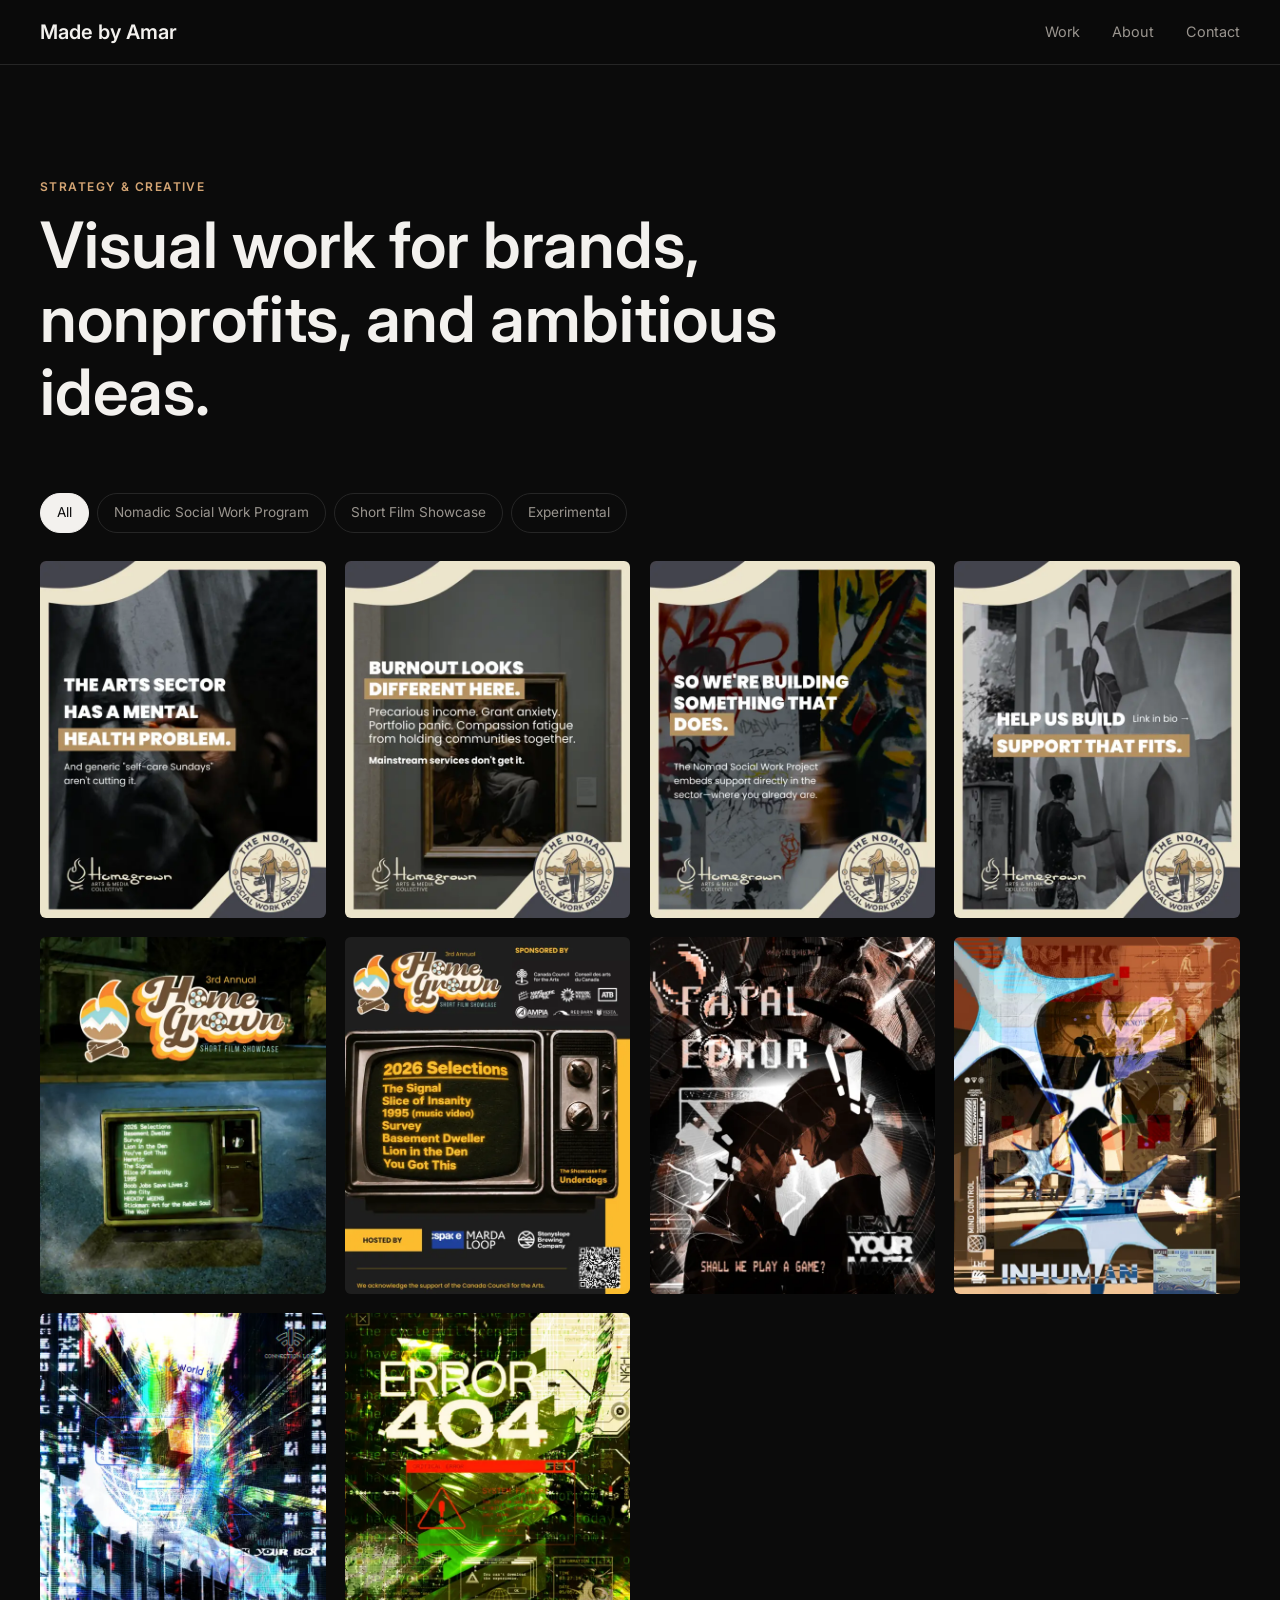
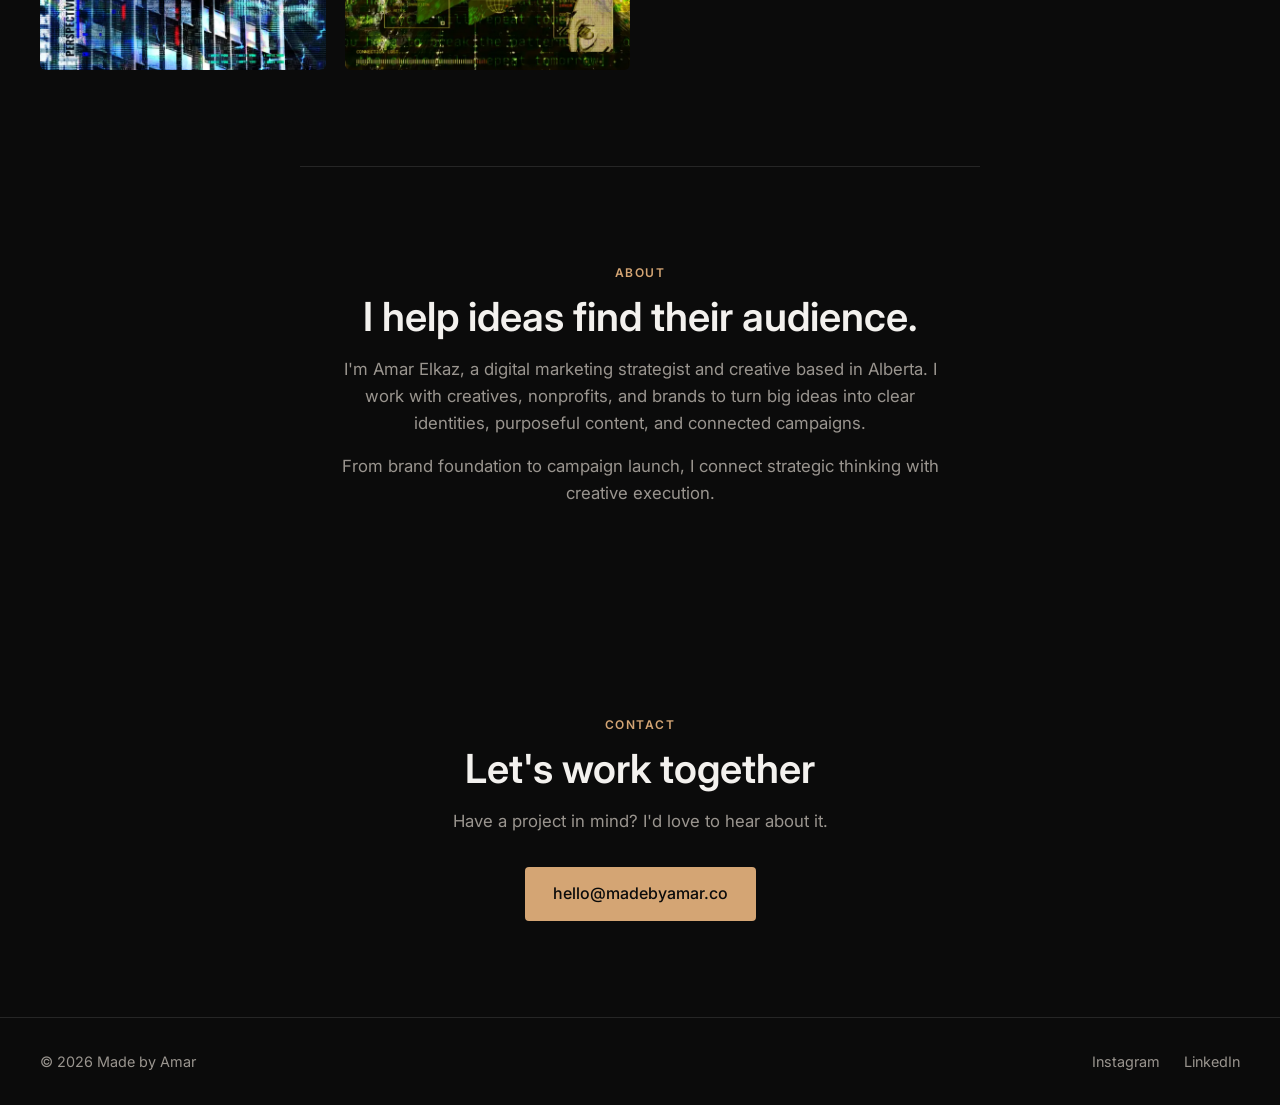
==== commit a0835751: "Remove intro tagline from hero Co-Authored-By: Claude Sonnet 5.5 <noreply@anthropic.com> Claude-Sess" ====
--- a/index.html
+++ b/index.html
@@ -37,7 +37,6 @@
     <section class="intro">
       <span class="section-label">Strategy &amp; Creative</span>
       <h1>Visual work for brands, nonprofits, and ambitious ideas.</h1>
-      <p>Selected campaign, event, and social content by Amar Elkaz.</p>
     </section>
 
     <section class="gallery" id="work" aria-label="Selected work">
@@ -51,25 +50,25 @@
       <ul class="gallery-grid">
         <li class="tile" data-project="homegrown">
           <button class="tile-btn" data-full="images/homegrown-01.webp" data-caption="Nomadic Social Work Program — Social campaign visuals for a mobile social work program serving communities on the move.">
-            <img src="images/homegrown-01-thumb.webp" width="600" height="750" loading="lazy" alt="Homegrown campaign post: The arts sector has a mental health problem.">
+            <img src="images/homegrown-01-thumb.webp" width="600" height="750" loading="lazy" alt="Nomadic Social Work Program post: The arts sector has a mental health problem.">
             <span class="tile-meta"><span class="tile-tag">Campaign</span>Nomadic Social Work Program</span>
           </button>
         </li>
         <li class="tile" data-project="homegrown">
           <button class="tile-btn" data-full="images/homegrown-02.webp" data-caption="Nomadic Social Work Program — Social campaign visuals for a mobile social work program serving communities on the move.">
-            <img src="images/homegrown-02-thumb.webp" width="600" height="750" loading="lazy" alt="Homegrown campaign post: Burnout looks different here.">
+            <img src="images/homegrown-02-thumb.webp" width="600" height="750" loading="lazy" alt="Nomadic Social Work Program post: Burnout looks different here.">
             <span class="tile-meta"><span class="tile-tag">Campaign</span>Nomadic Social Work Program</span>
           </button>
         </li>
         <li class="tile" data-project="homegrown">
           <button class="tile-btn" data-full="images/homegrown-03.webp" data-caption="Nomadic Social Work Program — Social campaign visuals for a mobile social work program serving communities on the move.">
-            <img src="images/homegrown-03-thumb.webp" width="600" height="750" loading="lazy" alt="Homegrown campaign post: So we're building something that does.">
+            <img src="images/homegrown-03-thumb.webp" width="600" height="750" loading="lazy" alt="Nomadic Social Work Program post: So we're building something that does.">
             <span class="tile-meta"><span class="tile-tag">Campaign</span>Nomadic Social Work Program</span>
           </button>
         </li>
         <li class="tile" data-project="homegrown">
           <button class="tile-btn" data-full="images/homegrown-04.webp" data-caption="Nomadic Social Work Program — Social campaign visuals for a mobile social work program serving communities on the move.">
-            <img src="images/homegrown-04-thumb.webp" width="600" height="750" loading="lazy" alt="Homegrown campaign post: Help us build support that fits.">
+            <img src="images/homegrown-04-thumb.webp" width="600" height="750" loading="lazy" alt="Nomadic Social Work Program post: Help us build support that fits.">
             <span class="tile-meta"><span class="tile-tag">Campaign</span>Nomadic Social Work Program</span>
           </button>
         </li>
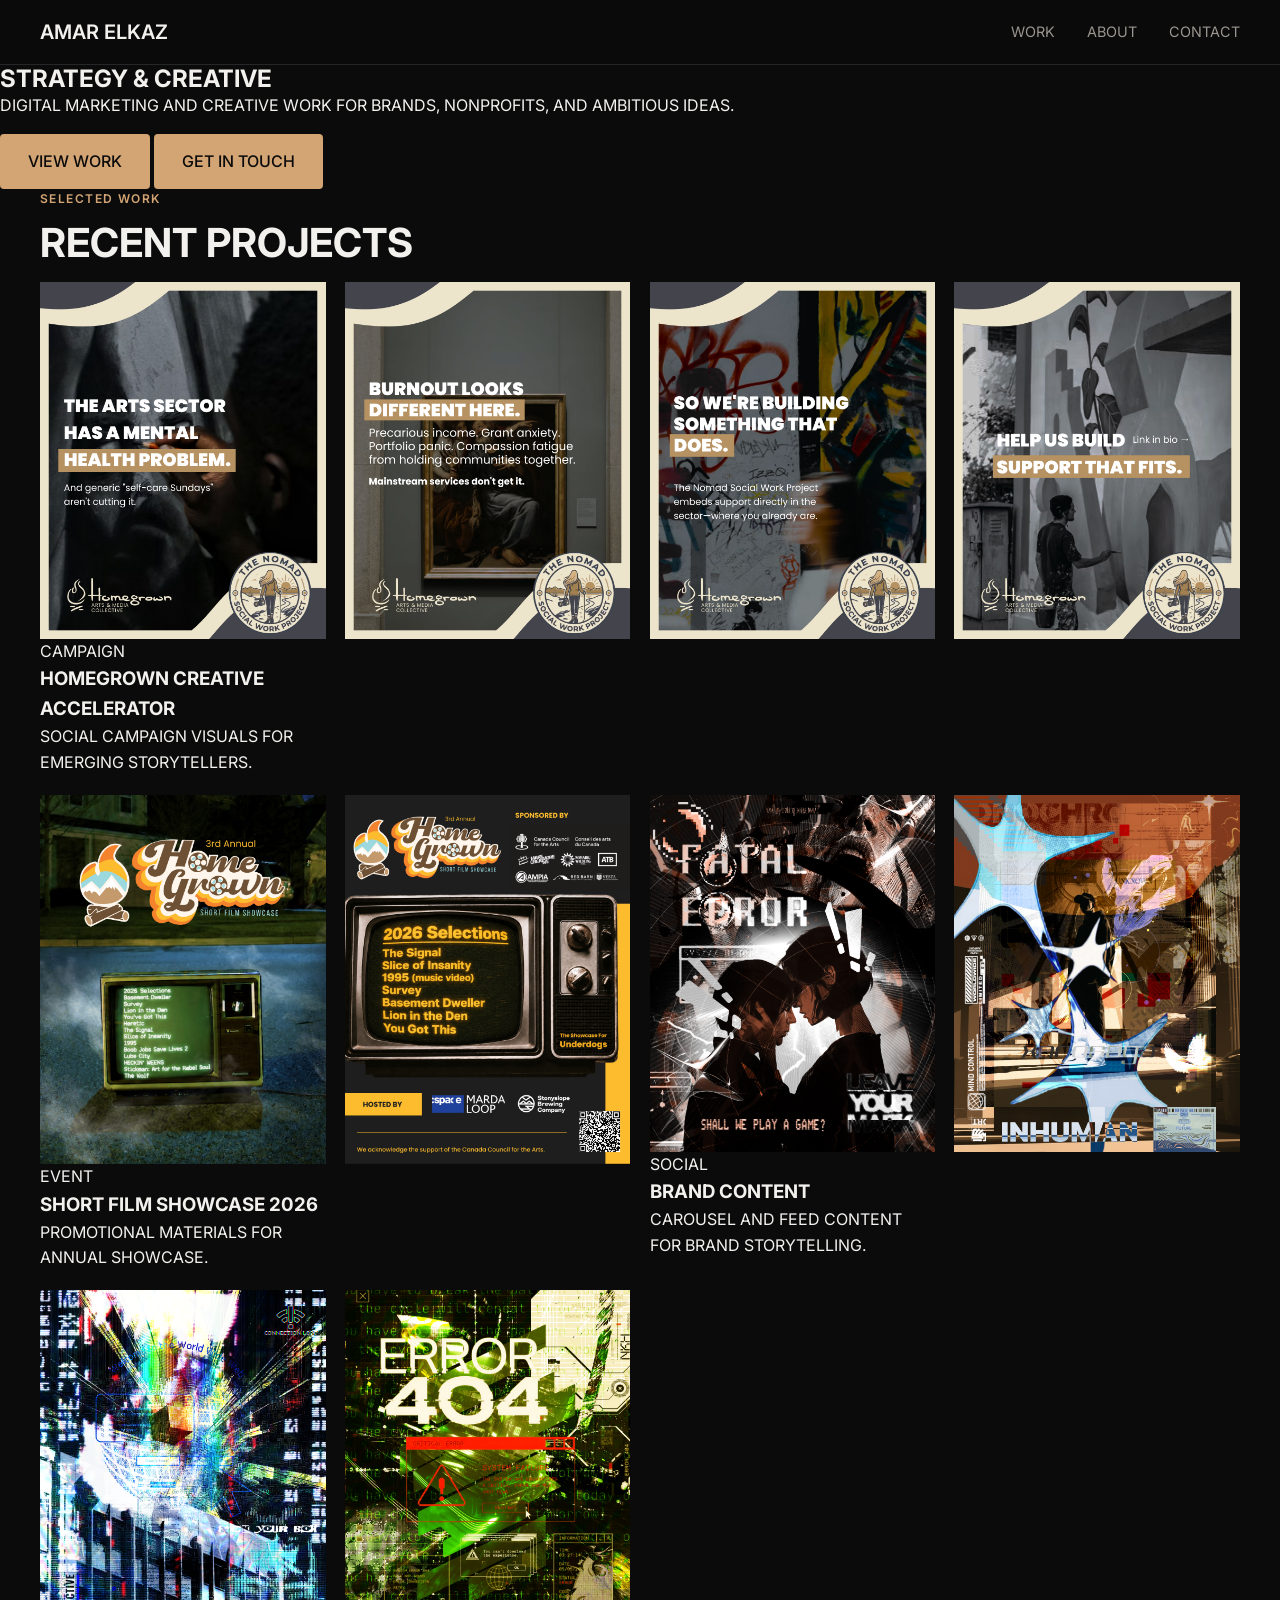
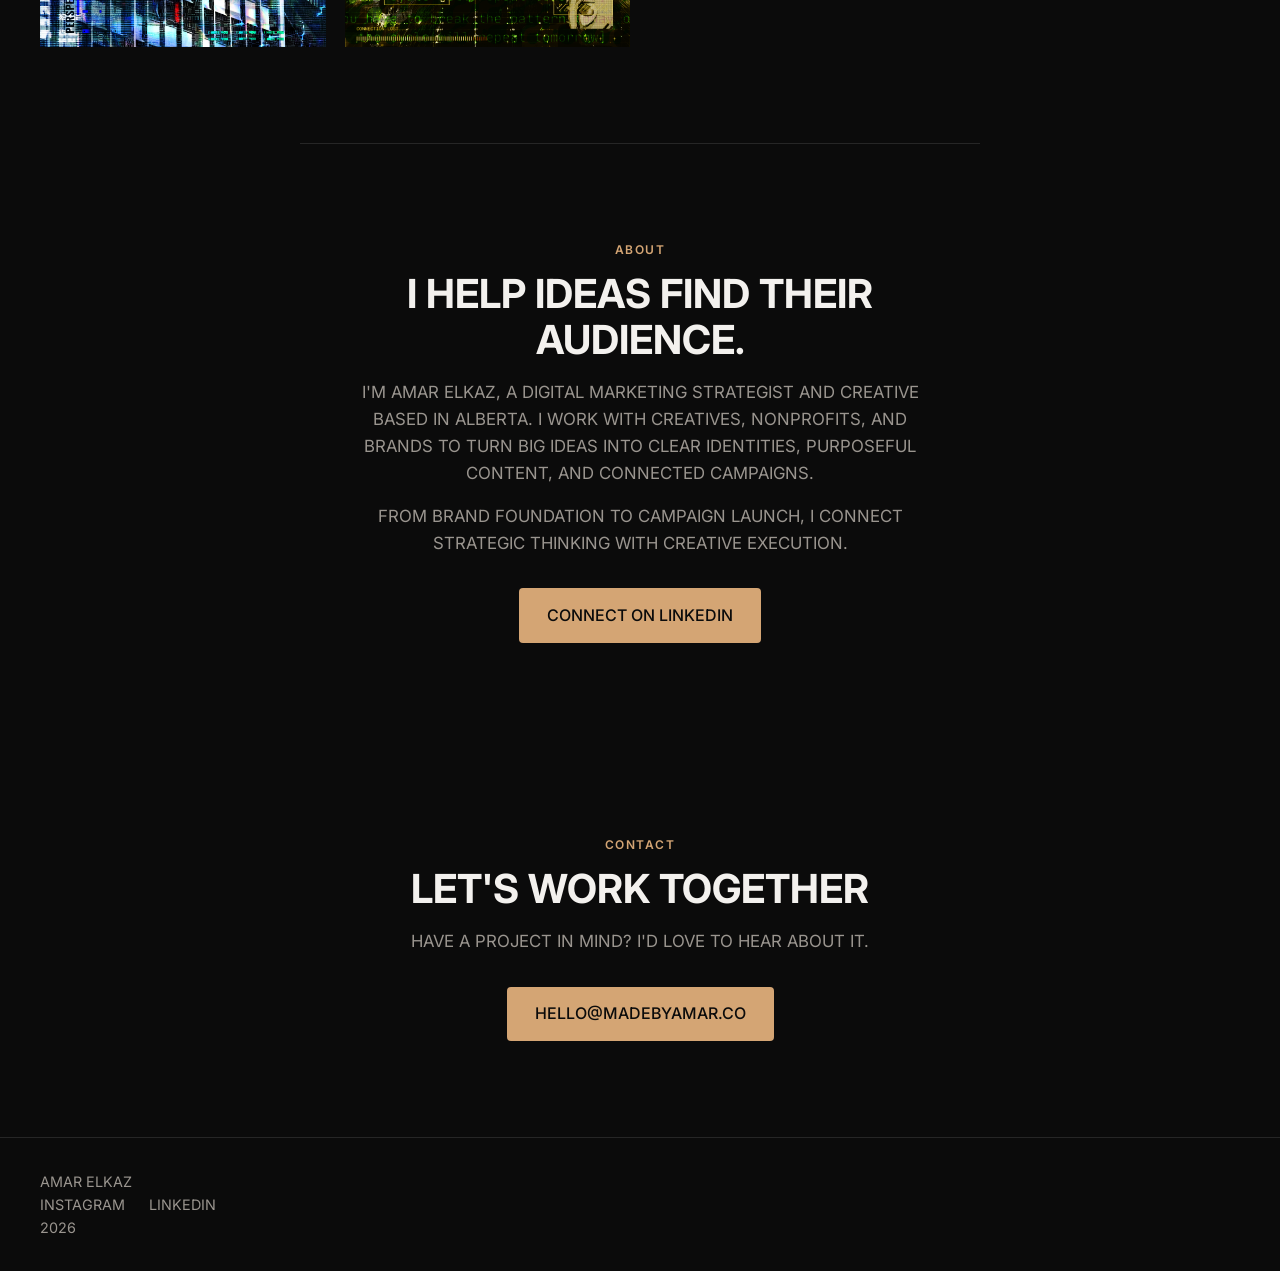
==== commit 5dbae3fd: "Replace 'Made by Amar' with 'Amar Elkaz' Co-Authored-By: Claude Sonnet 5.5 <noreply@anthropic.com> C" ====
--- a/index.html
+++ b/index.html
@@ -1,30 +1,19 @@
 <!DOCTYPE html>
 <html lang="en">
 <head>
-  <!-- Google tag (gtag.js) -->
-  <script async src="https://www.googletagmanager.com/gtag/js?id=G-0TSCBR8PMH"></script>
-  <script>
-    window.dataLayer = window.dataLayer || [];
-    function gtag(){dataLayer.push(arguments);}
-    gtag('js', new Date());
-    gtag('config', 'G-0TSCBR8PMH');
-  </script>
   <meta charset="UTF-8">
   <meta name="viewport" content="width=device-width, initial-scale=1.0">
-  <title>Made by Amar — Creative Portfolio</title>
+  <title>Amar Elkaz — Creative Portfolio</title>
   <meta name="description" content="Portfolio of Amar Elkaz — digital marketing strategist and creative.">
-  <meta property="og:title" content="Made by Amar — Creative Portfolio">
-  <meta property="og:description" content="Digital marketing and creative work for brands, nonprofits, and ambitious ideas.">
-  <meta property="og:image" content="https://madebyamar.co/images/showcase-01.webp">
   <link rel="preconnect" href="https://fonts.googleapis.com">
   <link rel="preconnect" href="https://fonts.gstatic.com" crossorigin>
-  <link href="https://fonts.googleapis.com/css2?family=Inter:wght@400;500;600;700&display=swap" rel="stylesheet">
+  <link href="https://fonts.googleapis.com/css2?family=Inter:wght@400;500;600&family=Playfair+Display:wght@600;700&display=swap" rel="stylesheet">
   <link rel="stylesheet" href="styles.css">
 </head>
 <body>
   <header class="site-header">
     <nav class="nav">
-      <a href="#top" class="logo">Made by Amar</a>
+      <a href="#" class="logo">Amar Elkaz</a>
       <ul class="nav-links">
         <li><a href="#work">Work</a></li>
         <li><a href="#about">About</a></li>
@@ -33,117 +22,136 @@
     </nav>
   </header>
 
-  <main id="top">
-    <section class="intro">
-      <span class="section-label">Strategy &amp; Creative</span>
-      <h1>Visual work for brands, nonprofits, and ambitious ideas.</h1>
+  <main>
+    <section class="hero">
+      <div class="hero-content">
+        <h1>Strategy & Creative</h1>
+        <p class="hero-subtitle">Digital marketing and creative work for brands, nonprofits, and ambitious ideas.</p>
+        <div class="hero-cta">
+          <a href="#work" class="btn btn-primary">View Work</a>
+          <a href="#contact" class="btn btn-secondary">Get in Touch</a>
+        </div>
+      </div>
     </section>
 
-    <section class="gallery" id="work" aria-label="Selected work">
-      <div class="filters" role="group" aria-label="Filter projects">
-        <button class="filter is-active" data-filter="all" aria-pressed="true">All</button>
-        <button class="filter" data-filter="homegrown" aria-pressed="false">Nomadic Social Work Program</button>
-        <button class="filter" data-filter="showcase" aria-pressed="false">Short Film Showcase</button>
-        <button class="filter" data-filter="brand" aria-pressed="false">Experimental</button>
+    <section class="gallery" id="work">
+      <div class="section-header">
+        <span class="section-label">Selected Work</span>
+        <h2>Recent Projects</h2>
       </div>
 
-      <ul class="gallery-grid">
-        <li class="tile" data-project="homegrown">
-          <button class="tile-btn" data-full="images/homegrown-01.webp" data-caption="Nomadic Social Work Program — Social campaign visuals for a mobile social work program serving communities on the move.">
-            <img src="images/homegrown-01-thumb.webp" width="600" height="750" loading="lazy" alt="Nomadic Social Work Program post: The arts sector has a mental health problem.">
-            <span class="tile-meta"><span class="tile-tag">Campaign</span>Nomadic Social Work Program</span>
-          </button>
-        </li>
-        <li class="tile" data-project="homegrown">
-          <button class="tile-btn" data-full="images/homegrown-02.webp" data-caption="Nomadic Social Work Program — Social campaign visuals for a mobile social work program serving communities on the move.">
-            <img src="images/homegrown-02-thumb.webp" width="600" height="750" loading="lazy" alt="Nomadic Social Work Program post: Burnout looks different here.">
-            <span class="tile-meta"><span class="tile-tag">Campaign</span>Nomadic Social Work Program</span>
-          </button>
-        </li>
-        <li class="tile" data-project="homegrown">
-          <button class="tile-btn" data-full="images/homegrown-03.webp" data-caption="Nomadic Social Work Program — Social campaign visuals for a mobile social work program serving communities on the move.">
-            <img src="images/homegrown-03-thumb.webp" width="600" height="750" loading="lazy" alt="Nomadic Social Work Program post: So we're building something that does.">
-            <span class="tile-meta"><span class="tile-tag">Campaign</span>Nomadic Social Work Program</span>
-          </button>
-        </li>
-        <li class="tile" data-project="homegrown">
-          <button class="tile-btn" data-full="images/homegrown-04.webp" data-caption="Nomadic Social Work Program — Social campaign visuals for a mobile social work program serving communities on the move.">
-            <img src="images/homegrown-04-thumb.webp" width="600" height="750" loading="lazy" alt="Nomadic Social Work Program post: Help us build support that fits.">
-            <span class="tile-meta"><span class="tile-tag">Campaign</span>Nomadic Social Work Program</span>
-          </button>
-        </li>
-        <li class="tile" data-project="showcase">
-          <button class="tile-btn" data-full="images/showcase-01.webp" data-caption="Short Film Showcase 2026 — Promotional materials for the annual showcase.">
-            <img src="images/showcase-01-thumb.webp" width="600" height="776" loading="lazy" alt="3rd Annual Homegrown Short Film Showcase poster with a vintage TV listing 2026 selections">
-            <span class="tile-meta"><span class="tile-tag">Event</span>Short Film Showcase 2026</span>
-          </button>
-        </li>
-        <li class="tile" data-project="showcase">
-          <button class="tile-btn" data-full="images/showcase-02.webp" data-caption="Short Film Showcase 2026 — Promotional materials for the annual showcase.">
-            <img src="images/showcase-02-thumb.webp" width="600" height="777" loading="lazy" alt="Short Film Showcase 2026 selections poster with sponsors and hosts">
-            <span class="tile-meta"><span class="tile-tag">Event</span>Short Film Showcase 2026</span>
-          </button>
-        </li>
-        <li class="tile" data-project="brand">
-          <button class="tile-btn" data-full="images/brand-01.webp" data-caption="Experimental — Experimental carousel and feed content exploring new visual directions.">
-            <img src="images/brand-01-thumb.webp" width="600" height="750" loading="lazy" alt="Fatal Error poster: two figures in a glitched, monochrome sci-fi scene">
-            <span class="tile-meta"><span class="tile-tag">Experimental</span>Experimental</span>
-          </button>
-        </li>
-        <li class="tile" data-project="brand">
-          <button class="tile-btn" data-full="images/brand-02.webp" data-caption="Experimental — Experimental carousel and feed content exploring new visual directions.">
-            <img src="images/brand-02-thumb.webp" width="600" height="750" loading="lazy" alt="Inhuman poster: collage of glitch shapes and stars">
-            <span class="tile-meta"><span class="tile-tag">Experimental</span>Experimental</span>
-          </button>
-        </li>
-        <li class="tile" data-project="brand">
-          <button class="tile-btn" data-full="images/brand-03.webp" data-caption="Experimental — Experimental carousel and feed content exploring new visual directions.">
-            <img src="images/brand-03-thumb.webp" width="600" height="750" loading="lazy" alt="Perspective poster: glitch-art cityscape">
-            <span class="tile-meta"><span class="tile-tag">Experimental</span>Experimental</span>
-          </button>
-        </li>
-        <li class="tile" data-project="brand">
-          <button class="tile-btn" data-full="images/brand-04.webp" data-caption="Experimental — Experimental carousel and feed content exploring new visual directions.">
-            <img src="images/brand-04-thumb.webp" width="600" height="750" loading="lazy" alt="Error 404 poster: green glitch-art collage">
-            <span class="tile-meta"><span class="tile-tag">Experimental</span>Experimental</span>
-          </button>
-        </li>
-      </ul>
+      <div class="gallery-grid">
+        <!-- Homegrown Creative Accelerator -->
+        <div class="gallery-item wide">
+          <div class="gallery-image">
+            <img src="HG-CA-Feed-01.png" alt="Homegrown Creative Accelerator - Feed 01">
+          </div>
+          <div class="gallery-info">
+            <span class="gallery-tag">Campaign</span>
+            <h3>Homegrown Creative Accelerator</h3>
+            <p>Social campaign visuals for emerging storytellers.</p>
+          </div>
+        </div>
+
+        <div class="gallery-item">
+          <div class="gallery-image">
+            <img src="HG-CA-Feed-02.png" alt="Homegrown Creative Accelerator - Feed 02">
+          </div>
+        </div>
+
+        <div class="gallery-item">
+          <div class="gallery-image">
+            <img src="HG-CA-Feed-03.png" alt="Homegrown Creative Accelerator - Feed 03">
+          </div>
+        </div>
+
+        <div class="gallery-item">
+          <div class="gallery-image">
+            <img src="HG-CA-Feed-04.png" alt="Homegrown Creative Accelerator - Feed 04">
+          </div>
+        </div>
+
+        <!-- Short Film Showcase -->
+        <div class="gallery-item wide">
+          <div class="gallery-image">
+            <img src="SSF2026-Feed-Selections.png" alt="Short Film Showcase 2026">
+          </div>
+          <div class="gallery-info">
+            <span class="gallery-tag">Event</span>
+            <h3>Short Film Showcase 2026</h3>
+            <p>Promotional materials for annual showcase.</p>
+          </div>
+        </div>
+
+        <div class="gallery-item">
+          <div class="gallery-image">
+            <img src="SSF2026-Feed-Selections-2.png" alt="Short Film Showcase 2026 - Selections">
+          </div>
+        </div>
+
+        <!-- Instagram Posts -->
+        <div class="gallery-item wide">
+          <div class="gallery-image">
+            <img src="Instagram post - 1.png" alt="Instagram Post 1">
+          </div>
+          <div class="gallery-info">
+            <span class="gallery-tag">Social</span>
+            <h3>Brand Content</h3>
+            <p>Carousel and feed content for brand storytelling.</p>
+          </div>
+        </div>
+
+        <div class="gallery-item">
+          <div class="gallery-image">
+            <img src="Instagram post - 2.png" alt="Instagram Post 2">
+          </div>
+        </div>
+
+        <div class="gallery-item">
+          <div class="gallery-image">
+            <img src="Instagram post - 3.png" alt="Instagram Post 3">
+          </div>
+        </div>
+
+        <div class="gallery-item">
+          <div class="gallery-image">
+            <img src="Instagram post - 4.png" alt="Instagram Post 4">
+          </div>
+        </div>
+      </div>
     </section>
 
     <section class="about" id="about">
-      <span class="section-label">About</span>
-      <h2>I help ideas find their audience.</h2>
-      <p>I'm Amar Elkaz, a digital marketing strategist and creative based in Alberta. I work with creatives, nonprofits, and brands to turn big ideas into clear identities, purposeful content, and connected campaigns.</p>
-      <p>From brand foundation to campaign launch, I connect strategic thinking with creative execution.</p>
+      <div class="about-content">
+        <div class="about-text">
+          <span class="section-label">About</span>
+          <h2>I help ideas find their audience.</h2>
+          <p>I'm Amar Elkaz, a digital marketing strategist and creative based in Alberta. I work with creatives, nonprofits, and brands to turn big ideas into clear identities, purposeful content, and connected campaigns.</p>
+          <p>From brand foundation to campaign launch, I connect strategic thinking with creative execution.</p>
+          <a href="https://www.linkedin.com/in/amar-elkaz" target="_blank" rel="noopener" class="btn btn-secondary">Connect on LinkedIn</a>
+        </div>
+      </div>
     </section>
 
     <section class="contact" id="contact">
-      <span class="section-label">Contact</span>
-      <h2>Let's work together</h2>
-      <p>Have a project in mind? I'd love to hear about it.</p>
-      <a href="mailto:hello@madebyamar.co" class="btn">hello@madebyamar.co</a>
+      <div class="contact-content">
+        <span class="section-label">Contact</span>
+        <h2>Let's work together</h2>
+        <p>Have a project in mind? I'd love to hear about it.</p>
+        <a href="mailto:hello@madebyamar.co" class="btn btn-primary">hello@madebyamar.co</a>
+      </div>
     </section>
   </main>
 
   <footer class="site-footer">
-    <p>© 2026 Made by Amar</p>
-    <div class="footer-links">
-      <a href="https://www.instagram.com/madebyamar.co/" target="_blank" rel="noopener">Instagram</a>
-      <a href="https://www.linkedin.com/in/amar-elkaz" target="_blank" rel="noopener">LinkedIn</a>
+    <div class="footer-content">
+      <p>Amar Elkaz</p>
+      <div class="footer-links">
+        <a href="https://www.instagram.com/madebyamar.co/" target="_blank" rel="noopener">Instagram</a>
+        <a href="https://www.linkedin.com/in/amar-elkaz" target="_blank" rel="noopener">LinkedIn</a>
+      </div>
+      <p class="copyright">2026</p>
     </div>
   </footer>
-
-  <dialog class="lightbox" aria-label="Image viewer">
-    <button class="lb-close" aria-label="Close">×</button>
-    <button class="lb-nav lb-prev" aria-label="Previous image">‹</button>
-    <figure>
-      <img alt="">
-      <figcaption></figcaption>
-    </figure>
-    <button class="lb-nav lb-next" aria-label="Next image">›</button>
-  </dialog>
-
-  <script src="script.js"></script>
 </body>
 </html>
--- a/styles.css
+++ b/styles.css
@@ -20,6 +20,11 @@
   color: var(--text);
   line-height: 1.6;
   -webkit-font-smoothing: antialiased;
+  text-transform: uppercase;
+}
+
+h1, h2, h3 {
+  font-weight: 700 !important;
 }
 img { display: block; max-width: 100%; height: auto; }
 a { color: inherit; text-decoration: none; }
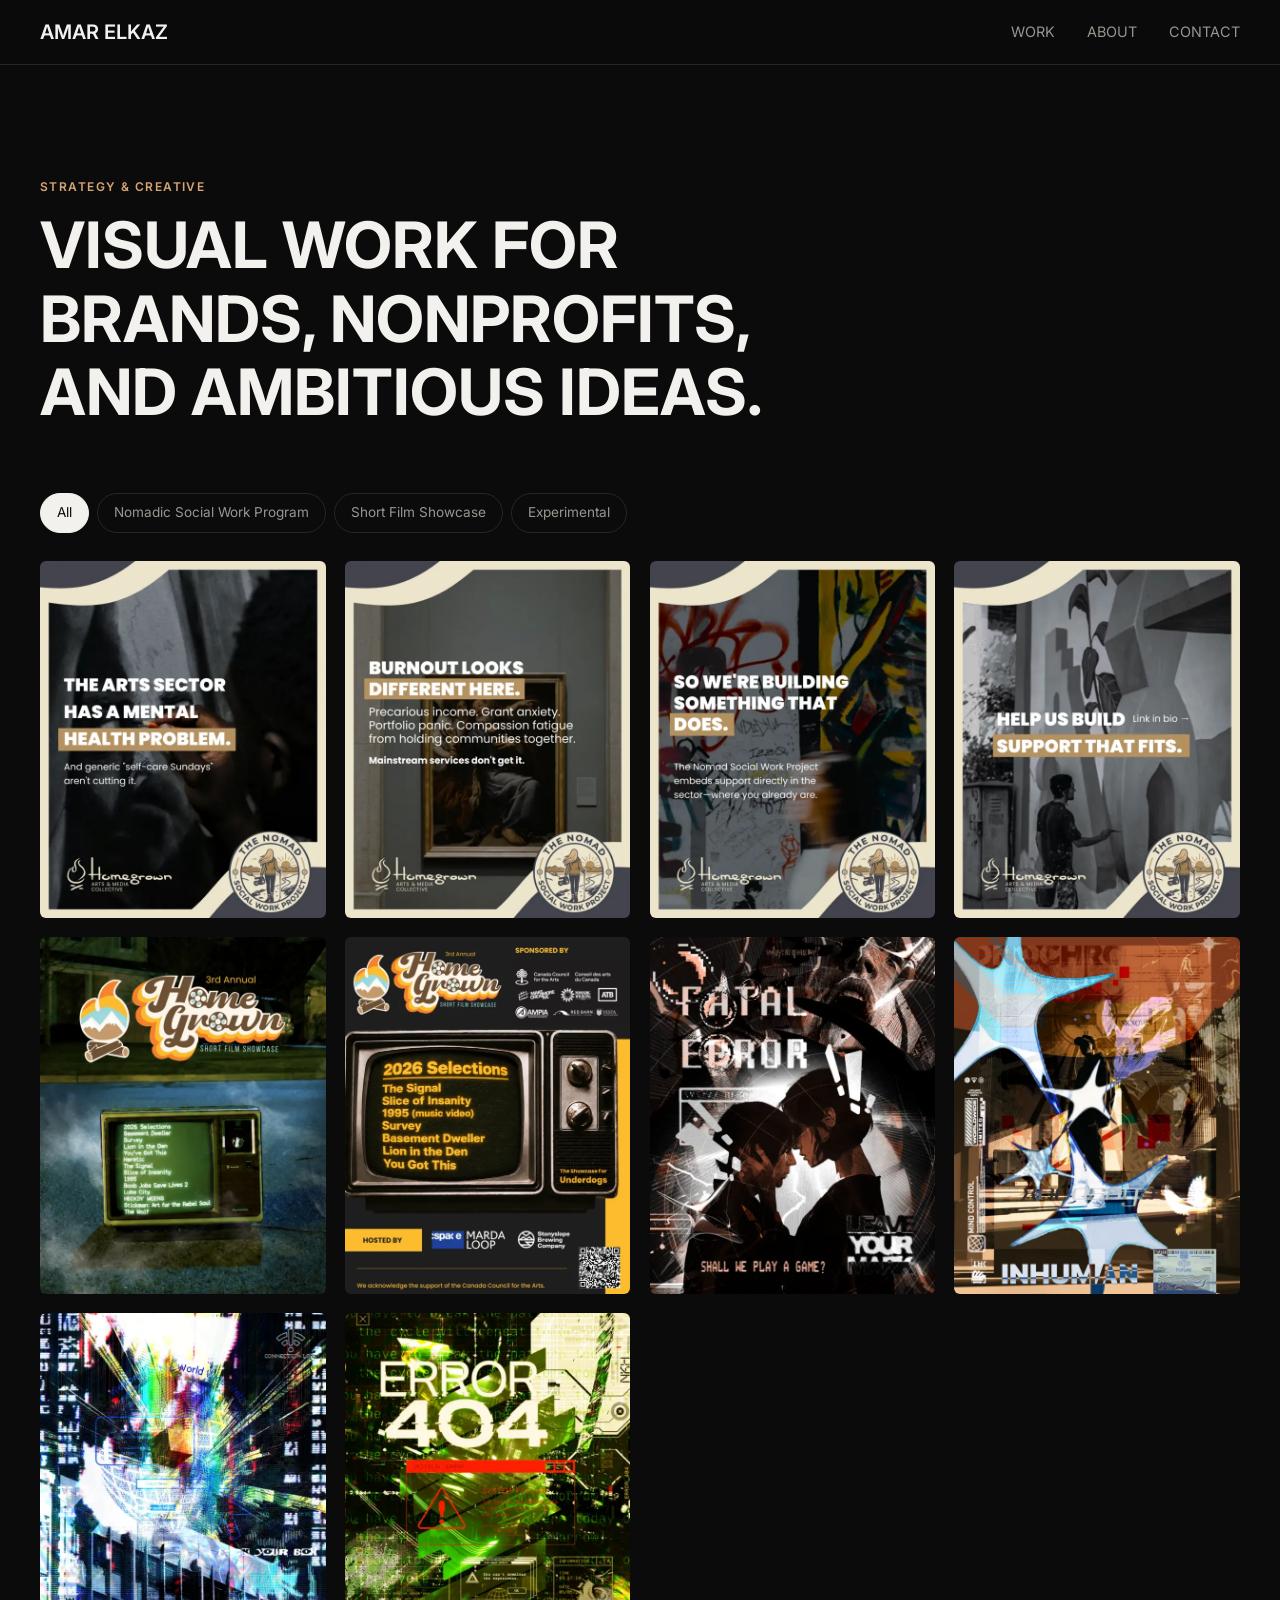
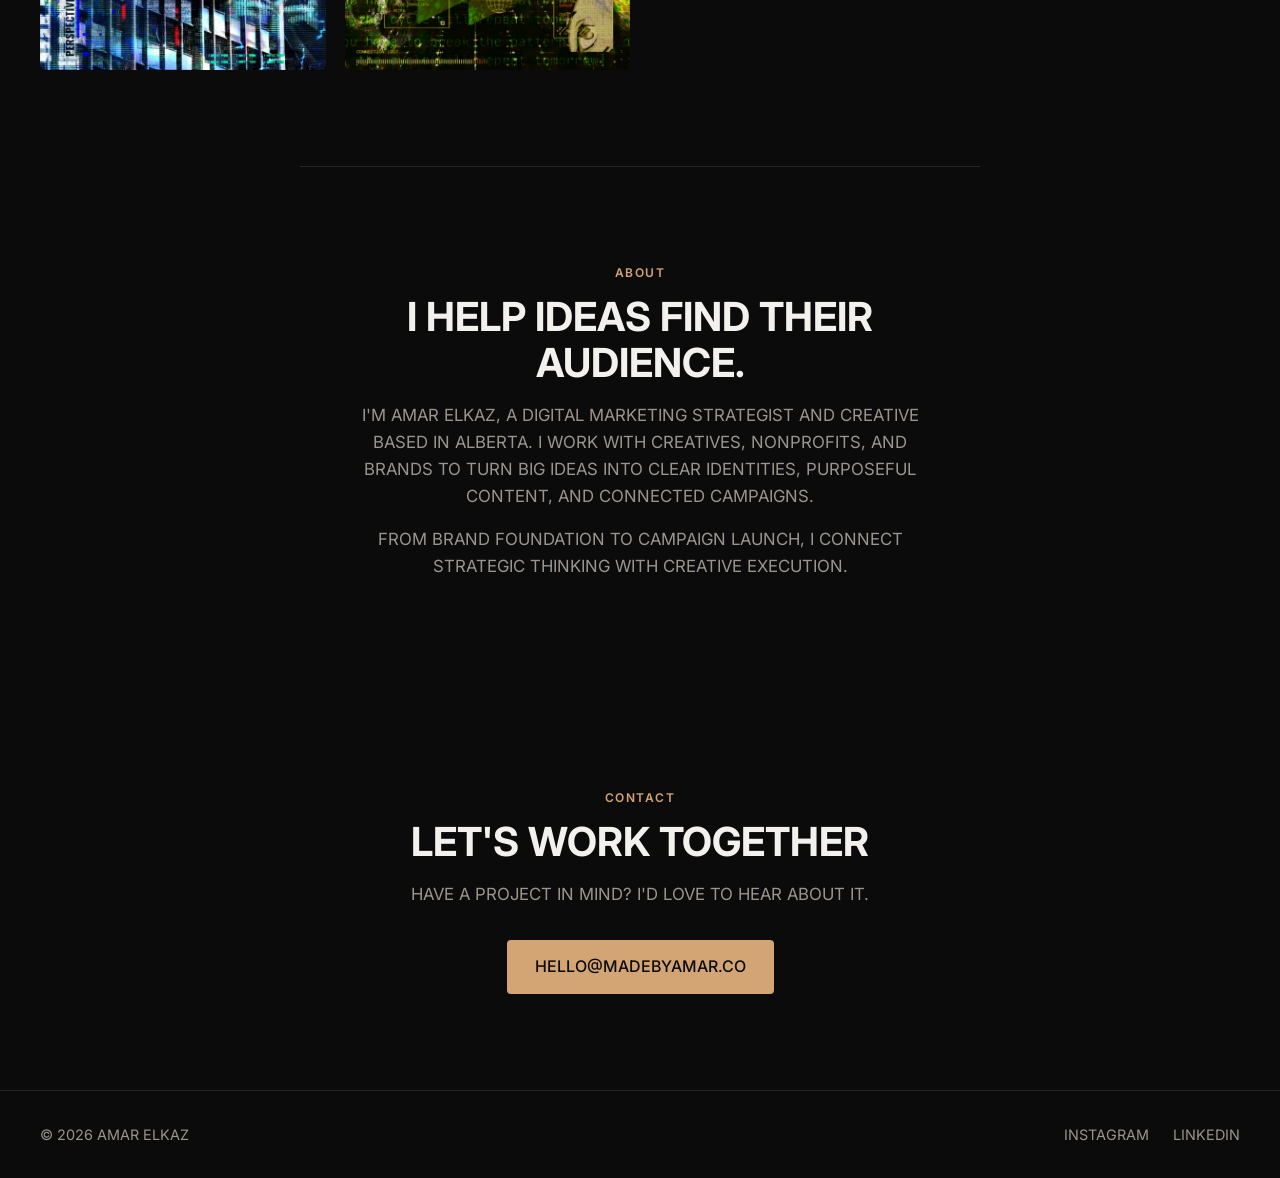
==== commit 80feb3d4: "Merge main into branch; apply Amar Elkaz rename Co-Authored-By: Claude Sonnet 5.5 <noreply@anthropic" ====
--- a/index.html
+++ b/index.html
@@ -1,19 +1,30 @@
 <!DOCTYPE html>
 <html lang="en">
 <head>
+  <!-- Google tag (gtag.js) -->
+  <script async src="https://www.googletagmanager.com/gtag/js?id=G-0TSCBR8PMH"></script>
+  <script>
+    window.dataLayer = window.dataLayer || [];
+    function gtag(){dataLayer.push(arguments);}
+    gtag('js', new Date());
+    gtag('config', 'G-0TSCBR8PMH');
+  </script>
   <meta charset="UTF-8">
   <meta name="viewport" content="width=device-width, initial-scale=1.0">
   <title>Amar Elkaz — Creative Portfolio</title>
   <meta name="description" content="Portfolio of Amar Elkaz — digital marketing strategist and creative.">
+  <meta property="og:title" content="Amar Elkaz — Creative Portfolio">
+  <meta property="og:description" content="Digital marketing and creative work for brands, nonprofits, and ambitious ideas.">
+  <meta property="og:image" content="https://madebyamar.co/images/showcase-01.webp">
   <link rel="preconnect" href="https://fonts.googleapis.com">
   <link rel="preconnect" href="https://fonts.gstatic.com" crossorigin>
-  <link href="https://fonts.googleapis.com/css2?family=Inter:wght@400;500;600&family=Playfair+Display:wght@600;700&display=swap" rel="stylesheet">
+  <link href="https://fonts.googleapis.com/css2?family=Inter:wght@400;500;600;700&display=swap" rel="stylesheet">
   <link rel="stylesheet" href="styles.css">
 </head>
 <body>
   <header class="site-header">
     <nav class="nav">
-      <a href="#" class="logo">Amar Elkaz</a>
+      <a href="#top" class="logo">Amar Elkaz</a>
       <ul class="nav-links">
         <li><a href="#work">Work</a></li>
         <li><a href="#about">About</a></li>
@@ -22,136 +33,117 @@
     </nav>
   </header>
 
-  <main>
-    <section class="hero">
-      <div class="hero-content">
-        <h1>Strategy & Creative</h1>
-        <p class="hero-subtitle">Digital marketing and creative work for brands, nonprofits, and ambitious ideas.</p>
-        <div class="hero-cta">
-          <a href="#work" class="btn btn-primary">View Work</a>
-          <a href="#contact" class="btn btn-secondary">Get in Touch</a>
-        </div>
-      </div>
+  <main id="top">
+    <section class="intro">
+      <span class="section-label">Strategy &amp; Creative</span>
+      <h1>Visual work for brands, nonprofits, and ambitious ideas.</h1>
     </section>
 
-    <section class="gallery" id="work">
-      <div class="section-header">
-        <span class="section-label">Selected Work</span>
-        <h2>Recent Projects</h2>
+    <section class="gallery" id="work" aria-label="Selected work">
+      <div class="filters" role="group" aria-label="Filter projects">
+        <button class="filter is-active" data-filter="all" aria-pressed="true">All</button>
+        <button class="filter" data-filter="homegrown" aria-pressed="false">Nomadic Social Work Program</button>
+        <button class="filter" data-filter="showcase" aria-pressed="false">Short Film Showcase</button>
+        <button class="filter" data-filter="brand" aria-pressed="false">Experimental</button>
       </div>
 
-      <div class="gallery-grid">
-        <!-- Homegrown Creative Accelerator -->
-        <div class="gallery-item wide">
-          <div class="gallery-image">
-            <img src="HG-CA-Feed-01.png" alt="Homegrown Creative Accelerator - Feed 01">
-          </div>
-          <div class="gallery-info">
-            <span class="gallery-tag">Campaign</span>
-            <h3>Homegrown Creative Accelerator</h3>
-            <p>Social campaign visuals for emerging storytellers.</p>
-          </div>
-        </div>
-
-        <div class="gallery-item">
-          <div class="gallery-image">
-            <img src="HG-CA-Feed-02.png" alt="Homegrown Creative Accelerator - Feed 02">
-          </div>
-        </div>
-
-        <div class="gallery-item">
-          <div class="gallery-image">
-            <img src="HG-CA-Feed-03.png" alt="Homegrown Creative Accelerator - Feed 03">
-          </div>
-        </div>
-
-        <div class="gallery-item">
-          <div class="gallery-image">
-            <img src="HG-CA-Feed-04.png" alt="Homegrown Creative Accelerator - Feed 04">
-          </div>
-        </div>
-
-        <!-- Short Film Showcase -->
-        <div class="gallery-item wide">
-          <div class="gallery-image">
-            <img src="SSF2026-Feed-Selections.png" alt="Short Film Showcase 2026">
-          </div>
-          <div class="gallery-info">
-            <span class="gallery-tag">Event</span>
-            <h3>Short Film Showcase 2026</h3>
-            <p>Promotional materials for annual showcase.</p>
-          </div>
-        </div>
-
-        <div class="gallery-item">
-          <div class="gallery-image">
-            <img src="SSF2026-Feed-Selections-2.png" alt="Short Film Showcase 2026 - Selections">
-          </div>
-        </div>
-
-        <!-- Instagram Posts -->
-        <div class="gallery-item wide">
-          <div class="gallery-image">
-            <img src="Instagram post - 1.png" alt="Instagram Post 1">
-          </div>
-          <div class="gallery-info">
-            <span class="gallery-tag">Social</span>
-            <h3>Brand Content</h3>
-            <p>Carousel and feed content for brand storytelling.</p>
-          </div>
-        </div>
-
-        <div class="gallery-item">
-          <div class="gallery-image">
-            <img src="Instagram post - 2.png" alt="Instagram Post 2">
-          </div>
-        </div>
-
-        <div class="gallery-item">
-          <div class="gallery-image">
-            <img src="Instagram post - 3.png" alt="Instagram Post 3">
-          </div>
-        </div>
-
-        <div class="gallery-item">
-          <div class="gallery-image">
-            <img src="Instagram post - 4.png" alt="Instagram Post 4">
-          </div>
-        </div>
-      </div>
+      <ul class="gallery-grid">
+        <li class="tile" data-project="homegrown">
+          <button class="tile-btn" data-full="images/homegrown-01.webp" data-caption="Nomadic Social Work Program — Social campaign visuals for a mobile social work program serving communities on the move.">
+            <img src="images/homegrown-01-thumb.webp" width="600" height="750" loading="lazy" alt="Nomadic Social Work Program post: The arts sector has a mental health problem.">
+            <span class="tile-meta"><span class="tile-tag">Campaign</span>Nomadic Social Work Program</span>
+          </button>
+        </li>
+        <li class="tile" data-project="homegrown">
+          <button class="tile-btn" data-full="images/homegrown-02.webp" data-caption="Nomadic Social Work Program — Social campaign visuals for a mobile social work program serving communities on the move.">
+            <img src="images/homegrown-02-thumb.webp" width="600" height="750" loading="lazy" alt="Nomadic Social Work Program post: Burnout looks different here.">
+            <span class="tile-meta"><span class="tile-tag">Campaign</span>Nomadic Social Work Program</span>
+          </button>
+        </li>
+        <li class="tile" data-project="homegrown">
+          <button class="tile-btn" data-full="images/homegrown-03.webp" data-caption="Nomadic Social Work Program — Social campaign visuals for a mobile social work program serving communities on the move.">
+            <img src="images/homegrown-03-thumb.webp" width="600" height="750" loading="lazy" alt="Nomadic Social Work Program post: So we're building something that does.">
+            <span class="tile-meta"><span class="tile-tag">Campaign</span>Nomadic Social Work Program</span>
+          </button>
+        </li>
+        <li class="tile" data-project="homegrown">
+          <button class="tile-btn" data-full="images/homegrown-04.webp" data-caption="Nomadic Social Work Program — Social campaign visuals for a mobile social work program serving communities on the move.">
+            <img src="images/homegrown-04-thumb.webp" width="600" height="750" loading="lazy" alt="Nomadic Social Work Program post: Help us build support that fits.">
+            <span class="tile-meta"><span class="tile-tag">Campaign</span>Nomadic Social Work Program</span>
+          </button>
+        </li>
+        <li class="tile" data-project="showcase">
+          <button class="tile-btn" data-full="images/showcase-01.webp" data-caption="Short Film Showcase 2026 — Promotional materials for the annual showcase.">
+            <img src="images/showcase-01-thumb.webp" width="600" height="776" loading="lazy" alt="3rd Annual Homegrown Short Film Showcase poster with a vintage TV listing 2026 selections">
+            <span class="tile-meta"><span class="tile-tag">Event</span>Short Film Showcase 2026</span>
+          </button>
+        </li>
+        <li class="tile" data-project="showcase">
+          <button class="tile-btn" data-full="images/showcase-02.webp" data-caption="Short Film Showcase 2026 — Promotional materials for the annual showcase.">
+            <img src="images/showcase-02-thumb.webp" width="600" height="777" loading="lazy" alt="Short Film Showcase 2026 selections poster with sponsors and hosts">
+            <span class="tile-meta"><span class="tile-tag">Event</span>Short Film Showcase 2026</span>
+          </button>
+        </li>
+        <li class="tile" data-project="brand">
+          <button class="tile-btn" data-full="images/brand-01.webp" data-caption="Experimental — Experimental carousel and feed content exploring new visual directions.">
+            <img src="images/brand-01-thumb.webp" width="600" height="750" loading="lazy" alt="Fatal Error poster: two figures in a glitched, monochrome sci-fi scene">
+            <span class="tile-meta"><span class="tile-tag">Experimental</span>Experimental</span>
+          </button>
+        </li>
+        <li class="tile" data-project="brand">
+          <button class="tile-btn" data-full="images/brand-02.webp" data-caption="Experimental — Experimental carousel and feed content exploring new visual directions.">
+            <img src="images/brand-02-thumb.webp" width="600" height="750" loading="lazy" alt="Inhuman poster: collage of glitch shapes and stars">
+            <span class="tile-meta"><span class="tile-tag">Experimental</span>Experimental</span>
+          </button>
+        </li>
+        <li class="tile" data-project="brand">
+          <button class="tile-btn" data-full="images/brand-03.webp" data-caption="Experimental — Experimental carousel and feed content exploring new visual directions.">
+            <img src="images/brand-03-thumb.webp" width="600" height="750" loading="lazy" alt="Perspective poster: glitch-art cityscape">
+            <span class="tile-meta"><span class="tile-tag">Experimental</span>Experimental</span>
+          </button>
+        </li>
+        <li class="tile" data-project="brand">
+          <button class="tile-btn" data-full="images/brand-04.webp" data-caption="Experimental — Experimental carousel and feed content exploring new visual directions.">
+            <img src="images/brand-04-thumb.webp" width="600" height="750" loading="lazy" alt="Error 404 poster: green glitch-art collage">
+            <span class="tile-meta"><span class="tile-tag">Experimental</span>Experimental</span>
+          </button>
+        </li>
+      </ul>
     </section>
 
     <section class="about" id="about">
-      <div class="about-content">
-        <div class="about-text">
-          <span class="section-label">About</span>
-          <h2>I help ideas find their audience.</h2>
-          <p>I'm Amar Elkaz, a digital marketing strategist and creative based in Alberta. I work with creatives, nonprofits, and brands to turn big ideas into clear identities, purposeful content, and connected campaigns.</p>
-          <p>From brand foundation to campaign launch, I connect strategic thinking with creative execution.</p>
-          <a href="https://www.linkedin.com/in/amar-elkaz" target="_blank" rel="noopener" class="btn btn-secondary">Connect on LinkedIn</a>
-        </div>
-      </div>
+      <span class="section-label">About</span>
+      <h2>I help ideas find their audience.</h2>
+      <p>I'm Amar Elkaz, a digital marketing strategist and creative based in Alberta. I work with creatives, nonprofits, and brands to turn big ideas into clear identities, purposeful content, and connected campaigns.</p>
+      <p>From brand foundation to campaign launch, I connect strategic thinking with creative execution.</p>
     </section>
 
     <section class="contact" id="contact">
-      <div class="contact-content">
-        <span class="section-label">Contact</span>
-        <h2>Let's work together</h2>
-        <p>Have a project in mind? I'd love to hear about it.</p>
-        <a href="mailto:hello@madebyamar.co" class="btn btn-primary">hello@madebyamar.co</a>
-      </div>
+      <span class="section-label">Contact</span>
+      <h2>Let's work together</h2>
+      <p>Have a project in mind? I'd love to hear about it.</p>
+      <a href="mailto:hello@madebyamar.co" class="btn">hello@madebyamar.co</a>
     </section>
   </main>
 
   <footer class="site-footer">
-    <div class="footer-content">
-      <p>Amar Elkaz</p>
-      <div class="footer-links">
-        <a href="https://www.instagram.com/madebyamar.co/" target="_blank" rel="noopener">Instagram</a>
-        <a href="https://www.linkedin.com/in/amar-elkaz" target="_blank" rel="noopener">LinkedIn</a>
-      </div>
-      <p class="copyright">2026</p>
+    <p>© 2026 Amar Elkaz</p>
+    <div class="footer-links">
+      <a href="https://www.instagram.com/madebyamar.co/" target="_blank" rel="noopener">Instagram</a>
+      <a href="https://www.linkedin.com/in/amar-elkaz" target="_blank" rel="noopener">LinkedIn</a>
     </div>
   </footer>
+
+  <dialog class="lightbox" aria-label="Image viewer">
+    <button class="lb-close" aria-label="Close">×</button>
+    <button class="lb-nav lb-prev" aria-label="Previous image">‹</button>
+    <figure>
+      <img alt="">
+      <figcaption></figcaption>
+    </figure>
+    <button class="lb-nav lb-next" aria-label="Next image">›</button>
+  </dialog>
+
+  <script src="script.js"></script>
 </body>
 </html>
